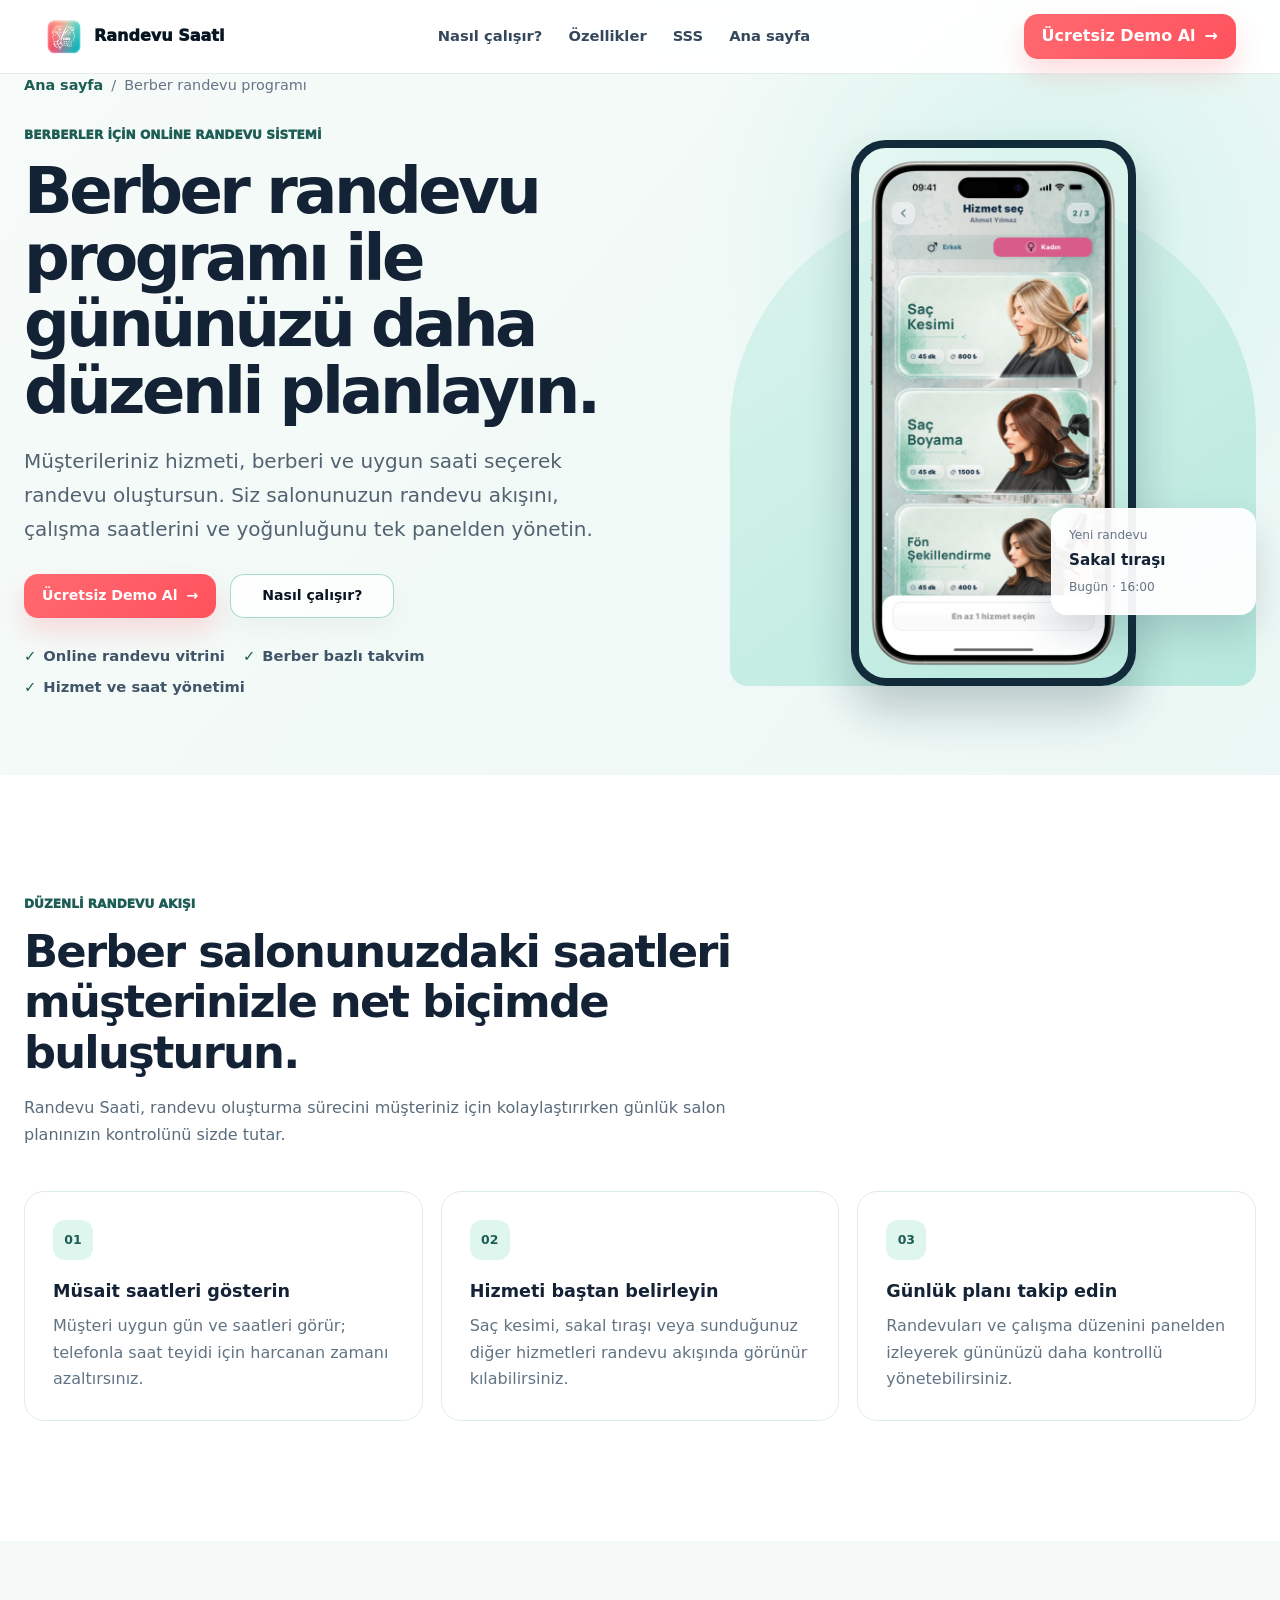
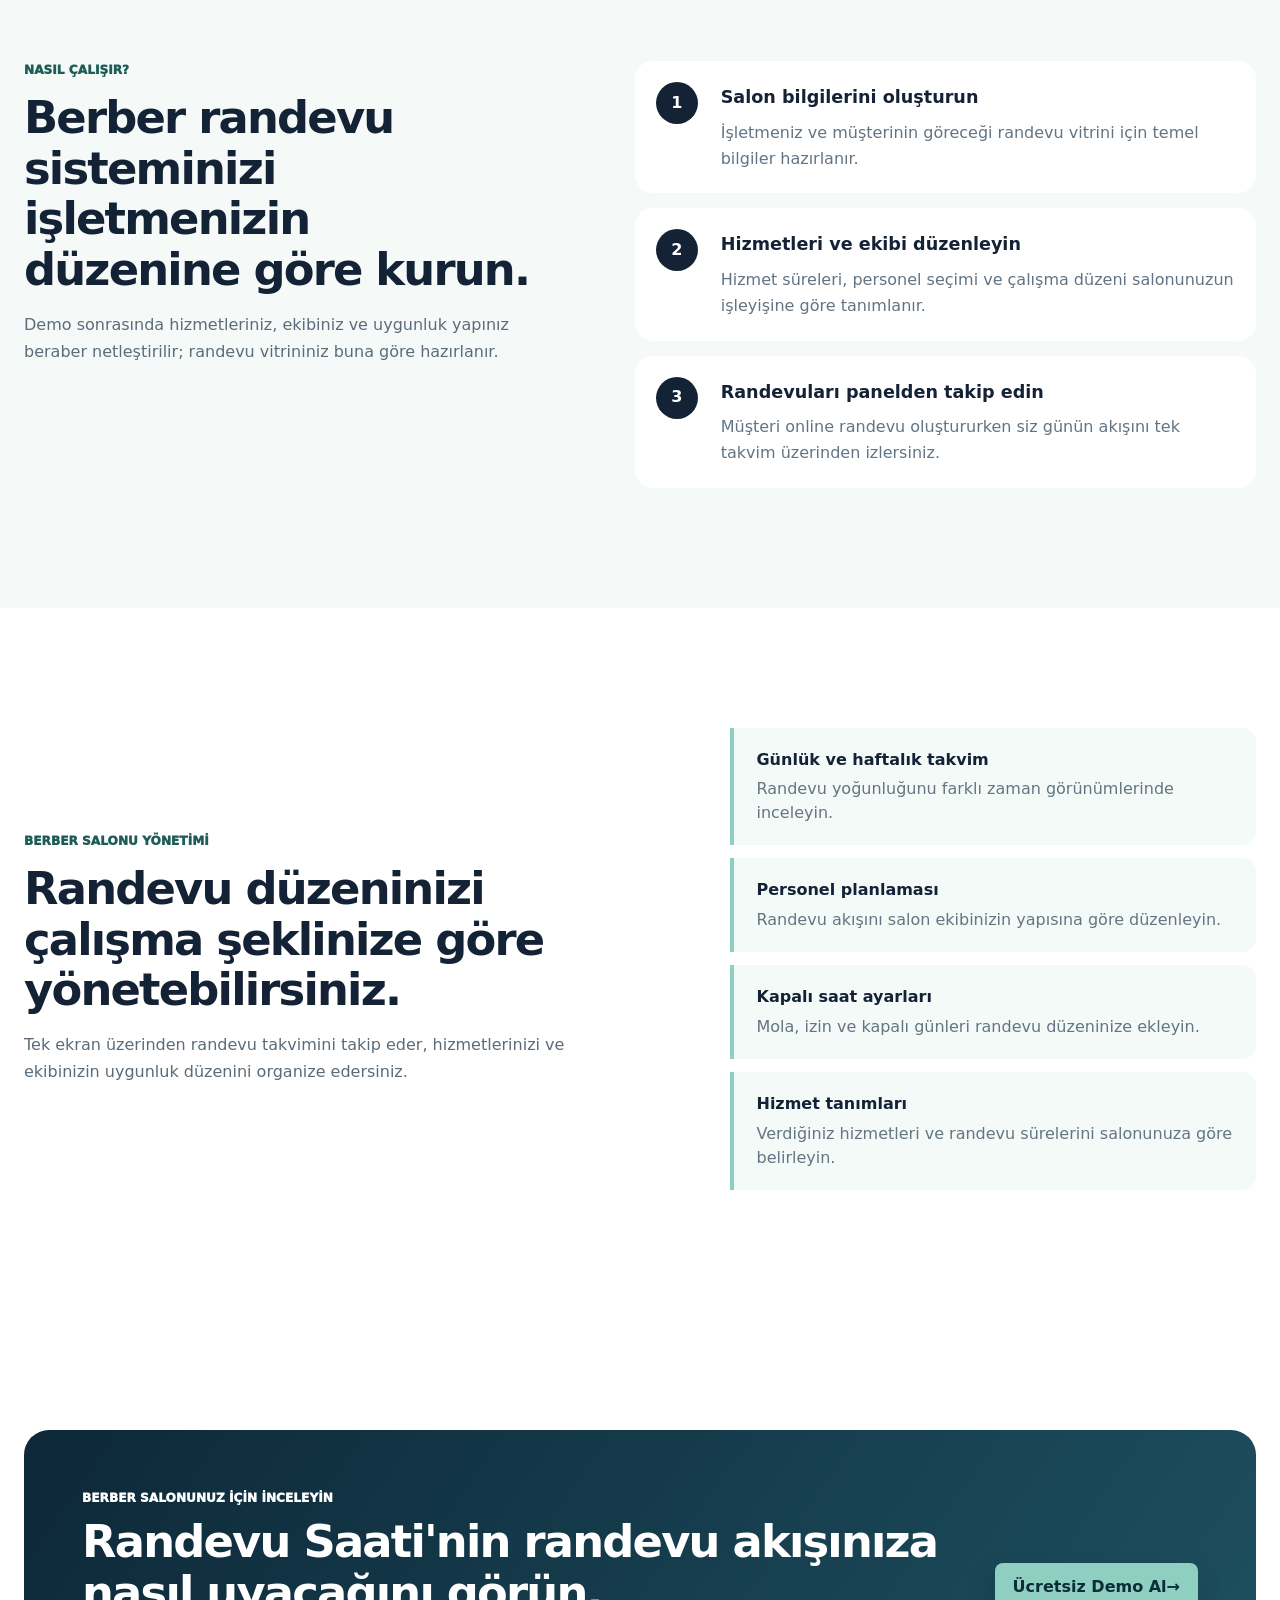
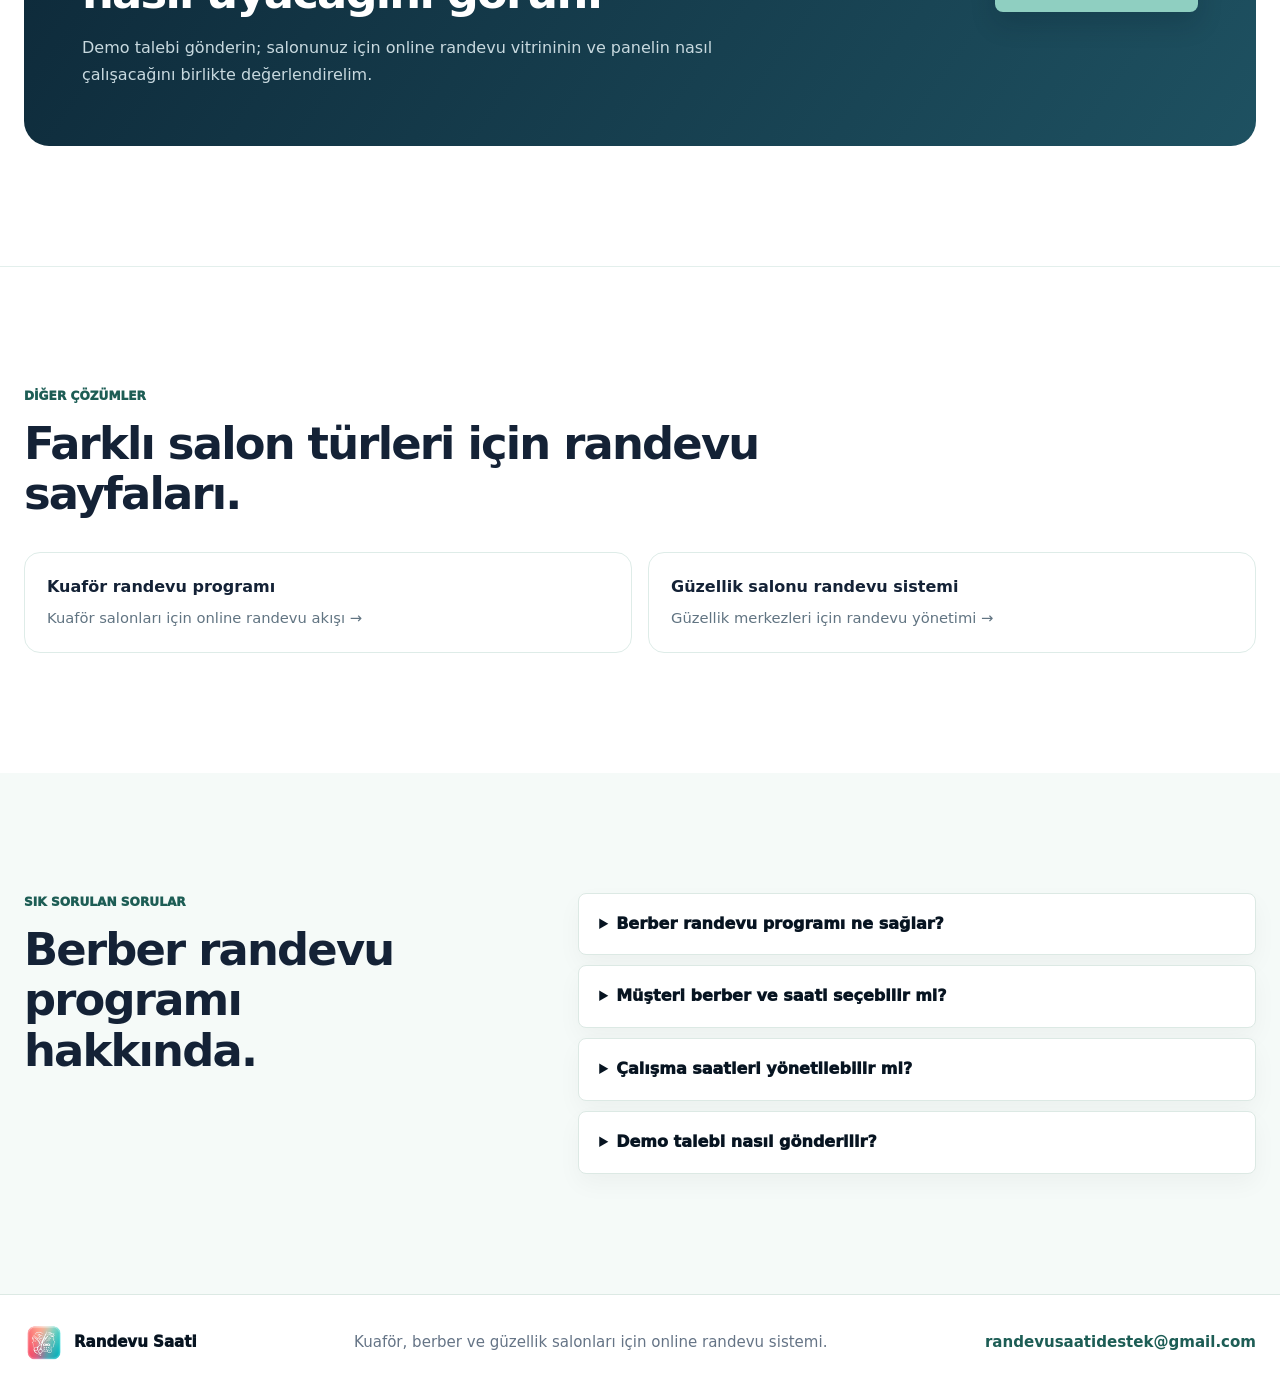
==== berber-randevu-programi/index.html @ cb82bc7f "Add berber and guzellik salonu landing pages" ====
<!doctype html>
<html lang="tr">
<head>
  <meta charset="utf-8">
  <meta name="viewport" content="width=device-width, initial-scale=1">
  <title>Berber Randevu Programı | Online Randevu Sistemi | Randevu Saati</title>
  <meta name="description" content="Berber salonunuz için online randevu programı: müşteriler hizmeti, berberi ve uygun saati seçsin; siz randevuları ve çalışma düzenini tek panelden yönetin.">
  <meta name="robots" content="index, follow">
  <link rel="canonical" href="https://randevusaati.tr/berber-randevu-programi/">
  <meta property="og:type" content="website">
  <meta property="og:url" content="https://randevusaati.tr/berber-randevu-programi/">
  <meta property="og:site_name" content="Randevu Saati">
  <meta property="og:locale" content="tr_TR">
  <meta property="og:title" content="Berber Randevu Programı | Randevu Saati">
  <meta property="og:description" content="Berber salonunuz için online randevu, personel ve takvim yönetimi.">
  <meta property="og:image" content="https://randevusaati.tr/assets/brand/feature-graphic.jpg">
  <meta name="twitter:card" content="summary_large_image">
  <meta name="twitter:title" content="Berber Randevu Programı | Randevu Saati">
  <meta name="twitter:description" content="Berber salonunuz için online randevu, personel ve takvim yönetimi.">
  <meta name="theme-color" content="#f7fbf9">
  <link rel="icon" href="../assets/brand/app-logo.png">
  <link rel="stylesheet" href="../styles.css?v=20260728-2">
  <link rel="stylesheet" href="../seo-pages.css?v=20260728-2">
  <script async src="https://www.googletagmanager.com/gtag/js?id=G-8Y6YC2P566"></script>
  <script>window.dataLayer=window.dataLayer||[];function gtag(){dataLayer.push(arguments)}gtag("js",new Date());gtag("config","G-8Y6YC2P566");</script>
  <script type="application/ld+json">
    {"@context":"https://schema.org","@graph":[
      {"@type":"BreadcrumbList","itemListElement":[{"@type":"ListItem","position":1,"name":"Ana sayfa","item":"https://randevusaati.tr/"},{"@type":"ListItem","position":2,"name":"Berber randevu programı","item":"https://randevusaati.tr/berber-randevu-programi/"}]},
      {"@type":"SoftwareApplication","name":"Randevu Saati","applicationCategory":"BusinessApplication","operatingSystem":"Android, iOS","url":"https://randevusaati.tr/berber-randevu-programi/","description":"Berber salonları için online randevu, takvim ve işletme yönetimi uygulaması.","offers":{"@type":"AggregateOffer","priceCurrency":"TRY","lowPrice":"590","highPrice":"1290","offerCount":"4"}},
      {"@type":"FAQPage","mainEntity":[
        {"@type":"Question","name":"Berber randevu programı ne sağlar?","acceptedAnswer":{"@type":"Answer","text":"Müşterilerin berber salonundan online randevu oluşturmasını, işletmenin de günlük randevu akışını tek panelden takip etmesini sağlar."}},
        {"@type":"Question","name":"Müşteri berber ve saati seçebilir mi?","acceptedAnswer":{"@type":"Answer","text":"Randevu vitrini üzerinden hizmet, uygun personel ve müsait saat seçilerek randevu oluşturulabilir."}},
        {"@type":"Question","name":"Çalışma saatleri yönetilebilir mi?","acceptedAnswer":{"@type":"Answer","text":"Hizmetler, personel ve çalışma düzeni işletmenin ihtiyacına göre yapılandırılabilir; kapalı saatler takvimde yönetilebilir."}},
        {"@type":"Question","name":"Demo talebi nasıl gönderilir?","acceptedAnswer":{"@type":"Answer","text":"Sayfadaki demo bağlantısı üzerinden Randevu Saati ekibine ulaşarak demo talebi gönderebilirsiniz."}}
      ]}
    ]}
  </script>
</head>
<body class="seo-page">
  <a class="skip-link" href="#icerik">İçeriğe geç</a>
  <header class="site-header" aria-label="Ana navigasyon">
    <a class="brand-mark" href="../" aria-label="Randevu Saati ana sayfa"><img src="../assets/brand/app-logo.png" alt="" width="40" height="40"><span>Randevu Saati</span></a>
    <nav id="site-nav" class="nav-links" aria-label="Sayfa bölümleri"><a href="#nasil-calisir">Nasıl çalışır?</a><a href="#ozellikler">Özellikler</a><a href="#sss">SSS</a><a href="../">Ana sayfa</a></nav>
    <div class="header-actions"><button class="nav-toggle" type="button" aria-label="Menüyü aç" aria-controls="site-nav" aria-expanded="false"><span></span><span></span><span></span></button><a class="header-action" href="mailto:randevusaatidestek@gmail.com?subject=Berber%20Randevu%20Program%C4%B1%20Demo%20Talebi">Ücretsiz Demo Al <span aria-hidden="true">→</span></a></div>
  </header>
  <main id="icerik">
    <section class="seo-hero" aria-labelledby="page-title"><div class="section-inner"><nav class="breadcrumb" aria-label="İçerik yolu"><a href="../">Ana sayfa</a><span aria-hidden="true">/</span><span>Berber randevu programı</span></nav><div class="seo-hero-grid"><div class="seo-hero-copy"><p class="eyebrow">Berberler için online randevu sistemi</p><h1 id="page-title">Berber randevu programı ile gününüzü daha düzenli planlayın.</h1><p class="seo-lead">Müşterileriniz hizmeti, berberi ve uygun saati seçerek randevu oluştursun. Siz salonunuzun randevu akışını, çalışma saatlerini ve yoğunluğunu tek panelden yönetin.</p><div class="hero-actions"><a class="primary-action" href="mailto:randevusaatidestek@gmail.com?subject=Berber%20Randevu%20Program%C4%B1%20Demo%20Talebi">Ücretsiz Demo Al <span aria-hidden="true">→</span></a><a class="secondary-action" href="#nasil-calisir">Nasıl çalışır?</a></div><ul class="seo-assurance"><li>Online randevu vitrini</li><li>Berber bazlı takvim</li><li>Hizmet ve saat yönetimi</li></ul></div><div class="seo-product-stage" aria-label="Online berber randevusu ekranı örneği"><div class="seo-phone-frame"><img src="../assets/marketing/services-poster.png" alt="Randevu Saati uygulamasında hizmet seçimi ekranı" width="560" height="990" fetchpriority="high"></div><div class="seo-booking-card" aria-hidden="true"><span>Yeni randevu</span><strong>Sakal tıraşı</strong><p>Bugün · 16:00</p></div></div></div></div></section>
    <section class="seo-section" aria-labelledby="value-title"><div class="section-inner"><div class="seo-section-heading"><p class="eyebrow">Düzenli randevu akışı</p><h2 id="value-title">Berber salonunuzdaki saatleri müşterinizle net biçimde buluşturun.</h2><p>Randevu Saati, randevu oluşturma sürecini müşteriniz için kolaylaştırırken günlük salon planınızın kontrolünü sizde tutar.</p></div><div class="seo-value-grid"><article><span class="seo-icon" aria-hidden="true">01</span><h3>Müsait saatleri gösterin</h3><p>Müşteri uygun gün ve saatleri görür; telefonla saat teyidi için harcanan zamanı azaltırsınız.</p></article><article><span class="seo-icon" aria-hidden="true">02</span><h3>Hizmeti baştan belirleyin</h3><p>Saç kesimi, sakal tıraşı veya sunduğunuz diğer hizmetleri randevu akışında görünür kılabilirsiniz.</p></article><article><span class="seo-icon" aria-hidden="true">03</span><h3>Günlük planı takip edin</h3><p>Randevuları ve çalışma düzenini panelden izleyerek gününüzü daha kontrollü yönetebilirsiniz.</p></article></div></div></section>
    <section id="nasil-calisir" class="seo-section seo-section-soft" aria-labelledby="flow-title"><div class="section-inner seo-flow-layout"><div class="seo-section-heading"><p class="eyebrow">Nasıl çalışır?</p><h2 id="flow-title">Berber randevu sisteminizi işletmenizin düzenine göre kurun.</h2><p>Demo sonrasında hizmetleriniz, ekibiniz ve uygunluk yapınız beraber netleştirilir; randevu vitrininiz buna göre hazırlanır.</p></div><ol class="seo-flow-steps"><li><span>1</span><div><h3>Salon bilgilerini oluşturun</h3><p>İşletmeniz ve müşterinin göreceği randevu vitrini için temel bilgiler hazırlanır.</p></div></li><li><span>2</span><div><h3>Hizmetleri ve ekibi düzenleyin</h3><p>Hizmet süreleri, personel seçimi ve çalışma düzeni salonunuzun işleyişine göre tanımlanır.</p></div></li><li><span>3</span><div><h3>Randevuları panelden takip edin</h3><p>Müşteri online randevu oluştururken siz günün akışını tek takvim üzerinden izlersiniz.</p></div></li></ol></div></section>
    <section id="ozellikler" class="seo-section seo-feature-section" aria-labelledby="feature-title"><div class="section-inner seo-feature-layout"><div class="seo-section-heading"><p class="eyebrow">Berber salonu yönetimi</p><h2 id="feature-title">Randevu düzeninizi çalışma şeklinize göre yönetebilirsiniz.</h2><p>Tek ekran üzerinden randevu takvimini takip eder, hizmetlerinizi ve ekibinizin uygunluk düzenini organize edersiniz.</p></div><ul class="seo-feature-list"><li><strong>Günlük ve haftalık takvim</strong><span>Randevu yoğunluğunu farklı zaman görünümlerinde inceleyin.</span></li><li><strong>Personel planlaması</strong><span>Randevu akışını salon ekibinizin yapısına göre düzenleyin.</span></li><li><strong>Kapalı saat ayarları</strong><span>Mola, izin ve kapalı günleri randevu düzeninize ekleyin.</span></li><li><strong>Hizmet tanımları</strong><span>Verdiğiniz hizmetleri ve randevu sürelerini salonunuza göre belirleyin.</span></li></ul></div></section>
    <section class="seo-section" aria-labelledby="demo-title"><div class="section-inner"><div class="seo-cta-card"><div><p class="eyebrow">Berber salonunuz için inceleyin</p><h2 id="demo-title">Randevu Saati'nin randevu akışınıza nasıl uyacağını görün.</h2><p>Demo talebi gönderin; salonunuz için online randevu vitrininin ve panelin nasıl çalışacağını birlikte değerlendirelim.</p></div><a class="primary-action" href="mailto:randevusaatidestek@gmail.com?subject=Berber%20Randevu%20Program%C4%B1%20Demo%20Talebi">Ücretsiz Demo Al <span aria-hidden="true">→</span></a></div></div></section>
    <section class="seo-section seo-sector-section" aria-labelledby="related-title"><div class="section-inner"><div class="seo-section-heading"><p class="eyebrow">Diğer çözümler</p><h2 id="related-title">Farklı salon türleri için randevu sayfaları.</h2></div><div class="seo-sector-links"><a href="../kuafor-randevu-programi/"><strong>Kuaför randevu programı</strong><span>Kuaför salonları için online randevu akışı →</span></a><a href="../guzellik-salonu-randevu-sistemi/"><strong>Güzellik salonu randevu sistemi</strong><span>Güzellik merkezleri için randevu yönetimi →</span></a></div></div></section>
    <section id="sss" class="seo-section seo-section-soft" aria-labelledby="faq-title"><div class="section-inner seo-faq-layout"><div class="seo-section-heading"><p class="eyebrow">Sık sorulan sorular</p><h2 id="faq-title">Berber randevu programı hakkında.</h2></div><div class="faq-list"><details><summary>Berber randevu programı ne sağlar?</summary><p>Müşterilerin berber salonundan online randevu oluşturmasını, işletmenin de günlük randevu akışını tek panelden takip etmesini sağlar.</p></details><details><summary>Müşteri berber ve saati seçebilir mi?</summary><p>Randevu vitrini üzerinden hizmet, uygun personel ve müsait saat seçilerek randevu oluşturulabilir.</p></details><details><summary>Çalışma saatleri yönetilebilir mi?</summary><p>Hizmetler, personel ve çalışma düzeni işletmenin ihtiyacına göre yapılandırılabilir; kapalı saatler takvimde yönetilebilir.</p></details><details><summary>Demo talebi nasıl gönderilir?</summary><p>Sayfadaki demo bağlantısı üzerinden Randevu Saati ekibine ulaşarak demo talebi gönderebilirsiniz.</p></details></div></div></section>
  </main>
  <footer class="site-footer"><div class="section-inner footer-inner"><a class="brand-mark" href="../" aria-label="Randevu Saati ana sayfa"><img src="../assets/brand/app-logo.png" alt="" width="34" height="34"><span>Randevu Saati</span></a><p>Kuaför, berber ve güzellik salonları için online randevu sistemi.</p><a href="mailto:randevusaatidestek@gmail.com">randevusaatidestek@gmail.com</a></div></footer>
  <script src="../script.js?v=20260728-2"></script>
</body>
</html>
---- styles.css ----
/* ============================================================
   RANDEVU SAATI — Premium SaaS Landing Page Styles
   ============================================================ */

:root {
  color-scheme: light;

  /* Colors */
  --ink: #142236;
  --ink-strong: #071421;
  --muted: #657486;
  --muted-strong: #3e4f62;
  --surface: #ffffff;
  --surface-soft: #f7fbf9;
  --surface-mist: #edf7f3;
  --line: #dce9e4;
  --line-strong: #bcd8cf;
  --mint: #8fcfc1;
  --mint-strong: #2d7b70;
  --mint-dark: #1d5d55;
  --blue: #1477f2;
  --red: #ff4266;
  --green: #18ad79;
  --orange: #ff8a1f;

  /* Spacing */
  --space-xs: 4px;
  --space-sm: 8px;
  --space-md: 16px;
  --space-lg: 24px;
  --space-xl: 32px;
  --space-2xl: 48px;
  --space-3xl: 64px;
  --space-4xl: 96px;

  /* Text sizes */
  --text-xs: 0.75rem;
  --text-sm: 0.85rem;
  --text-base: 1rem;
  --text-lg: 1.08rem;
  --text-xl: 1.22rem;
  --text-2xl: clamp(1.6rem, 2.4vw, 2rem);
  --text-3xl: clamp(2rem, 3vw, 2.72rem);
  --text-4xl: clamp(2.2rem, 3.2vw, 3rem);

  /* Radius & Shadows */
  --radius: 8px;
  --shadow: 0 24px 70px rgba(7, 20, 33, 0.13);
  --soft-shadow: 0 14px 34px rgba(7, 20, 33, 0.08);

  /* Transitions */
  --transition-fast: 180ms ease;
  --transition-base: 280ms ease;
  --transition-slow: 420ms cubic-bezier(0.2, 0.8, 0.2, 1);

  /* Layout */
  --header-height: 74px;
}

/* ============================================================
   Reset & Base
   ============================================================ */

* {
  box-sizing: border-box;
}

html {
  scroll-behavior: smooth;
}

body {
  margin: 0;
  overflow-x: hidden;
  color: var(--ink);
  background:
    linear-gradient(180deg, #fbfdfb 0%, #ffffff 38%, #f6fbf8 100%);
  font-family: Inter, ui-sans-serif, system-ui, -apple-system, BlinkMacSystemFont, "Segoe UI", sans-serif;
  line-height: 1.55;
}

body.is-modal-open {
  overflow: hidden;
}

img {
  display: block;
  max-width: 100%;
}

a {
  color: inherit;
}

button,
a {
  -webkit-tap-highlight-color: transparent;
}

button {
  font: inherit;
}

/* ============================================================
   Keyframe Animations
   ============================================================ */

@keyframes reveal-up {
  from {
    opacity: 0;
    transform: translate3d(0, 12px, 0);
  }

  to {
    opacity: 1;
    transform: translate3d(0, 0, 0);
  }
}

@keyframes reveal-down {
  from {
    opacity: 0;
    transform: translate3d(0, -12px, 0);
  }

  to {
    opacity: 1;
    transform: translate3d(0, 0, 0);
  }
}

@keyframes phone-float {
  0%,
  100% {
    transform: translateY(0);
  }

  50% {
    transform: translateY(-8px);
  }
}

@keyframes bar-rise {
  from {
    transform: scaleY(0.08);
  }

  to {
    transform: scaleY(1);
  }
}

/* ============================================================
   Skip Link
   ============================================================ */

.skip-link {
  position: fixed;
  top: 12px;
  left: 12px;
  z-index: 90;
  transform: translateY(-140%);
  padding: 10px 14px;
  border-radius: var(--radius);
  color: #fff;
  background: var(--ink-strong);
  font-weight: 850;
  text-decoration: none;
  transition: transform var(--transition-fast);
}

.skip-link:focus {
  transform: translateY(0);
}

/* ============================================================
   Site Header
   ============================================================ */

.site-header {
  position: fixed;
  inset: 0 0 auto;
  z-index: 60;
  min-height: var(--header-height);
  display: grid;
  grid-template-columns: auto minmax(0, 1fr) auto;
  gap: 18px;
  align-items: center;
  padding: 0 clamp(18px, 4vw, 44px);
  border-bottom: 1px solid rgba(220, 233, 228, 0.82);
  background: rgba(255, 255, 255, 0.9);
  backdrop-filter: blur(22px);
  animation: reveal-down 520ms ease both;
  transition: border-bottom-color var(--transition-base), box-shadow var(--transition-base);
}

.site-header.is-scrolled {
  border-bottom-color: rgba(188, 216, 207, 0.6);
  box-shadow: 0 4px 24px rgba(7, 20, 33, 0.06);
}

/* ============================================================
   Flex Containers (shared)
   ============================================================ */

.brand-mark,
.nav-links,
.header-actions,
.hero-actions,
.hero-assurance,
.hero-proof,
.billing-toggle,
.pricing-assurance,
.final-actions,
.footer-inner {
  display: flex;
  align-items: center;
}

/* ============================================================
   Brand Mark
   ============================================================ */

.brand-mark {
  gap: 10px;
  min-width: max-content;
  color: var(--ink-strong);
  font-weight: 950;
  text-decoration: none;
}

.brand-mark img {
  width: 40px;
  height: 40px;
  border-radius: var(--radius);
}

/* ============================================================
   Nav Links
   ============================================================ */

.nav-links {
  justify-content: center;
  gap: 2px;
  color: #34475b;
  font-size: 0.92rem;
  font-weight: 850;
}

.nav-links a,
.header-action,
.primary-action,
.secondary-action,
.plan-action {
  border-radius: var(--radius);
  text-decoration: none;
  font-weight: 900;
}

.nav-links a {
  padding: 10px 12px;
  transition: color var(--transition-fast), background var(--transition-fast);
}

.nav-links a:hover,
.nav-links a:focus-visible {
  color: var(--mint-dark);
  background: var(--surface-mist);
  outline: none;
}

.nav-links a.is-active {
  color: var(--mint-dark);
  background: var(--surface-mist);
}

/* ============================================================
   Header Actions
   ============================================================ */

.header-actions {
  gap: 10px;
}

.nav-toggle {
  display: none;
  width: 42px;
  height: 42px;
  place-items: center;
  gap: 4px;
  padding: 10px;
  border: 1px solid var(--line);
  border-radius: var(--radius);
  color: var(--ink-strong);
  background: #fff;
  cursor: pointer;
}

.nav-toggle span {
  display: block;
  width: 18px;
  height: 2px;
  border-radius: 999px;
  background: currentColor;
}

.header-action,
.primary-action {
  color: #fff;
  background: var(--ink-strong);
  box-shadow: 0 12px 26px rgba(7, 20, 33, 0.16);
  transition: background var(--transition-fast), box-shadow var(--transition-fast);
}

.header-action {
  display: inline-flex;
  align-items: center;
  justify-content: center;
  gap: 9px;
  min-height: 44px;
  padding: 10px 18px;
  border-radius: 14px;
  white-space: nowrap;
  background: linear-gradient(135deg, #ff6970 0%, #ff525d 100%);
  box-shadow: 0 14px 28px rgba(255, 82, 93, 0.2);
}

.header-action:hover,
.header-action:focus-visible,
.primary-action:hover,
.primary-action:focus-visible {
  background: var(--mint-dark);
  outline: none;
}

.header-action:hover,
.header-action:focus-visible {
  background: linear-gradient(135deg, #ff5864 0%, #ed4050 100%);
}

/* ============================================================
   WhatsApp Float
   ============================================================ */

.whatsapp-float {
  position: fixed;
  right: 22px;
  bottom: 22px;
  z-index: 58;
  min-height: 54px;
  display: inline-flex;
  align-items: center;
  gap: 10px;
  padding: 12px 16px 12px 13px;
  border-radius: 999px;
  color: #fff;
  background: #22c55e;
  box-shadow: 0 18px 42px rgba(7, 20, 33, 0.18), 0 0 0 1px rgba(255, 255, 255, 0.72) inset;
  font-weight: 950;
  text-decoration: none;
  transition: background var(--transition-fast), box-shadow var(--transition-fast), transform var(--transition-fast);
  animation: reveal-up 720ms cubic-bezier(0.2, 0.8, 0.2, 1) 420ms both;
}

.whatsapp-float svg {
  width: 30px;
  height: 30px;
  flex: 0 0 auto;
  fill: currentColor;
}

.whatsapp-float span {
  font-size: 0.94rem;
  line-height: 1;
  white-space: nowrap;
}

.whatsapp-float:hover,
.whatsapp-float:focus-visible {
  background: #16a34a;
  outline: none;
  transform: translateY(-2px);
}

.whatsapp-float[aria-disabled="true"] {
  cursor: not-allowed;
  opacity: 0.72;
}

@supports (bottom: max(0px)) {
  .whatsapp-float {
    right: max(18px, env(safe-area-inset-right));
    bottom: max(18px, env(safe-area-inset-bottom));
  }
}

/* ============================================================
   Hero
   ============================================================ */

.hero,
.section-inner {
  width: min(1272px, calc(100% - 48px));
  margin: 0 auto;
}

.hero {
  position: relative;
  isolation: isolate;
  min-height: 646px;
  display: grid;
  grid-template-columns: minmax(440px, 480px) minmax(0, 1fr);
  gap: 40px;
  align-items: center;
  padding: calc(var(--header-height) + 6px) 0 16px;
}

.hero::before {
  position: absolute;
  inset: 0 calc(50% - 50vw);
  z-index: 0;
  content: "";
  background:
    linear-gradient(90deg, rgba(255, 255, 255, 0.74) 0%, rgba(255, 255, 255, 0.66) 38%, rgba(255, 255, 255, 0.48) 70%, rgba(255, 255, 255, 0.32) 100%),
    linear-gradient(180deg, rgba(255, 255, 255, 0.42) 0%, rgba(255, 255, 255, 0.1) 54%, #fbfdfb 100%),
    radial-gradient(ellipse 34% 62% at 61% 58%, rgba(143, 207, 193, 0.2) 0%, rgba(143, 207, 193, 0.1) 47%, rgba(143, 207, 193, 0) 72%),
    radial-gradient(circle at 75% 24%, rgba(255, 164, 143, 0) 0 132px, rgba(255, 164, 143, 0.12) 133px 137px, rgba(255, 164, 143, 0) 138px),
    radial-gradient(ellipse 11% 34% at 101% 69%, rgba(122, 159, 80, 0.13) 0%, rgba(122, 159, 80, 0.05) 58%, rgba(122, 159, 80, 0) 70%),
    url("./assets/marketing/salon-hero-background.png") center / cover no-repeat,
    #fff;
}

.hero::after {
  position: absolute;
  inset: 0 calc(50% - 50vw);
  z-index: 0;
  content: "";
  background:
    radial-gradient(ellipse 9% 24% at 99% 50%, rgba(101, 145, 58, 0.1) 0%, rgba(101, 145, 58, 0) 72%),
    radial-gradient(ellipse 8% 20% at 96% 86%, rgba(139, 174, 91, 0.1) 0%, rgba(139, 174, 91, 0) 74%),
    linear-gradient(180deg, rgba(255, 255, 255, 0) 76%, #fbfdfb 100%);
  pointer-events: none;
}

.hero > * {
  position: relative;
  z-index: 1;
}

.eyebrow {
  margin: 0 0 13px;
  color: var(--mint-dark);
  font-size: 0.76rem;
  font-weight: 950;
  letter-spacing: 0;
  text-transform: uppercase;
}

.hero h1,
.compact-head h2,
.section-heading h2,
.panel-copy h2,
.final-layout h2,
.modal-copy h2 {
  margin: 0;
  color: var(--ink-strong);
  letter-spacing: 0;
}

.hero h1 {
  max-width: 480px;
  font-size: clamp(2.55rem, 3vw, 3rem);
  line-height: 1.08;
}

.hero-lead,
.compact-head p,
.section-heading p:not(.eyebrow),
.panel-copy p,
.value-row p,
.flow-steps p,
.plan-copy,
.pricing-card li,
.final-layout p,
.site-footer p,
.setup-steps small,
.faq-list p {
  color: var(--muted);
}

.hero-lead {
  max-width: 470px;
  margin: 20px 0 0;
  color: var(--muted-strong);
  font-size: clamp(1rem, 1.15vw, 1.08rem);
}

.hero-actions {
  flex-wrap: wrap;
  gap: 14px;
  margin-top: 24px;
}

.primary-action,
.secondary-action {
  min-height: 48px;
  display: inline-flex;
  align-items: center;
  justify-content: center;
  padding: 12px 18px;
}

.hero-actions .primary-action {
  min-height: 44px;
  gap: 9px;
  padding: 10px 18px;
  border-radius: 14px;
  font-size: 0.88rem;
  background: linear-gradient(135deg, #ff6970 0%, #ff525d 100%);
  box-shadow: 0 14px 26px rgba(255, 82, 93, 0.18);
}

.hero-actions .primary-action:hover,
.hero-actions .primary-action:focus-visible {
  background: linear-gradient(135deg, #ff5864 0%, #ed4050 100%);
}

.primary-action.light {
  color: var(--ink-strong);
  background: #fff;
}

.secondary-action {
  color: var(--ink);
  border: 1px solid var(--line-strong);
  background: rgba(255, 255, 255, 0.84);
  transition: border-color var(--transition-fast), color var(--transition-fast), background var(--transition-fast);
}

.secondary-action:hover,
.secondary-action:focus-visible {
  border-color: var(--mint-strong);
  color: var(--mint-dark);
  outline: none;
}

.secondary-action.inverted {
  color: #fff;
  border-color: rgba(255, 255, 255, 0.32);
  background: transparent;
}

.hero-actions .secondary-action {
  min-height: 44px;
  min-width: 164px;
  gap: 9px;
  padding: 10px 18px;
  border-radius: 14px;
  border-color: rgba(143, 207, 193, 0.76);
  color: var(--ink-strong);
  font-size: 0.88rem;
  background: rgba(255, 255, 255, 0.78);
  box-shadow: 0 10px 26px rgba(7, 20, 33, 0.04);
}

.play-icon {
  width: 0;
  height: 0;
  border-top: 7px solid transparent;
  border-bottom: 7px solid transparent;
  border-left: 11px solid var(--mint-dark);
}

.hero-assurance {
  flex-wrap: wrap;
  gap: 12px 22px;
  margin: 18px 0 0;
  padding: 0;
  color: #4f5d6a;
  font-size: 0.78rem;
  font-weight: 850;
  list-style: none;
}

.hero-assurance li {
  position: relative;
  padding-left: 21px;
  line-height: 1.3;
}

.hero-assurance li::before,
.hero-assurance li::after {
  position: absolute;
  content: "";
}

.hero-assurance li::before {
  left: 0;
  top: 50%;
  width: 14px;
  height: 14px;
  border: 1.5px solid rgba(45, 123, 112, 0.58);
  border-radius: 50%;
  transform: translateY(-50%);
  background: rgba(255, 255, 255, 0.88);
}

.hero-assurance li::after {
  left: 5px;
  top: 50%;
  width: 4px;
  height: 7px;
  border-right: 1.7px solid var(--mint-strong);
  border-bottom: 1.7px solid var(--mint-strong);
  transform: translateY(-62%) rotate(45deg);
}

/* Hero Proof Stats */

.hero-proof {
  display: grid;
  grid-template-columns: repeat(4, minmax(0, 1fr));
  gap: 10px;
  margin-top: 24px;
}

.hero-proof article {
  min-width: 0;
  min-height: 64px;
  display: grid;
  grid-template-columns: 38px minmax(0, 1fr);
  gap: 8px;
  align-items: center;
  padding: 9px 10px;
  border: 1px solid rgba(219, 229, 226, 0.92);
  border-radius: 10px;
  background: rgba(255, 255, 255, 0.92);
  box-shadow: 0 10px 24px rgba(7, 20, 33, 0.05);
}

.hero-proof img {
  width: 38px;
  height: 38px;
  object-fit: contain;
}

.hero-proof strong {
  color: var(--ink-strong);
  font-size: 0.74rem;
  line-height: 1.22;
}

.hero-proof strong span {
  display: block;
  margin-top: 2px;
  color: inherit;
  font-size: inherit;
}

/* Hero Entry Animations (subtler) */

.hero-copy .eyebrow,
.hero h1,
.hero-lead,
.hero-actions,
.hero-proof,
.hero-product {
  animation: reveal-up 580ms cubic-bezier(0.2, 0.8, 0.2, 1) both;
}

.hero h1 {
  animation-delay: 70ms;
}

.hero-lead {
  animation-delay: 140ms;
}

.hero-actions {
  animation-delay: 210ms;
}

.hero-proof {
  animation-delay: 280ms;
}

.hero-product {
  animation-delay: 180ms;
}

/* ============================================================
   Hero Product Scene
   ============================================================ */

.hero-product {
  position: relative;
  isolation: isolate;
  min-height: 550px;
  overflow: visible;
}

.hero-product::after {
  content: "";
  position: absolute;
  inset: 44px 8px 70px 178px;
  z-index: 1;
  border: 1px dashed rgba(143, 207, 193, 0.48);
  border-radius: 50%;
  pointer-events: none;
}

.product-phone {
  position: absolute;
  left: 72px;
  top: 50%;
  z-index: 5;
  width: min(270px, 42%);
  max-width: 276px;
  transform: translateY(-50%);
  filter: drop-shadow(0 26px 42px rgba(7, 20, 33, 0.18));
}

.product-phone img {
  width: 100%;
  height: auto;
}

/* ============================================================
   Hero Floating Cards
   ============================================================ */

.hero-float-card {
  position: absolute;
  z-index: 4;
  border: 1px solid rgba(188, 216, 207, 0.76);
  border-radius: 18px;
  background: rgba(255, 255, 255, 0.84);
  box-shadow: 0 22px 56px rgba(7, 20, 33, 0.12);
  backdrop-filter: blur(18px);
}

.stat-card {
  display: grid;
  grid-template-columns: 46px minmax(0, 1fr);
  gap: 10px;
  align-items: start;
  padding: 16px;
}

.stat-card img {
  width: 46px;
  height: 46px;
  object-fit: contain;
}

.stat-card span,
.appointment-card span,
.timeline-card-head span {
  display: block;
  color: var(--muted-strong);
  font-size: 0.78rem;
  font-weight: 900;
}

.stat-card strong,
.appointment-card strong,
.timeline-card-head strong {
  display: block;
  color: var(--ink-strong);
}

.stat-card strong {
  font-size: 1.8rem;
  line-height: 1;
}

.stat-card small,
.appointment-card small {
  display: block;
  color: var(--muted);
  font-size: 0.76rem;
  font-weight: 800;
}

.stat-card > i {
  position: absolute;
  right: 13px;
  bottom: 12px;
  width: 30px;
  height: 30px;
  display: grid;
  place-items: center;
  border-radius: 50%;
  color: var(--mint-dark);
  background: rgba(143, 207, 193, 0.28);
  font-style: normal;
  font-weight: 950;
}

.stat-today {
  left: 356px;
  top: 42px;
  width: 170px;
  min-height: 154px;
  background: rgba(237, 247, 243, 0.82);
}

.stat-revenue {
  right: -18px;
  top: 112px;
  width: 220px;
  min-height: 134px;
  border-color: rgba(255, 168, 133, 0.34);
  background: rgba(255, 246, 242, 0.88);
}

.stat-revenue > i {
  color: #ff6f5e;
  background: rgba(255, 111, 94, 0.12);
}

.appointment-card {
  left: 386px;
  top: 220px;
  width: 238px;
  min-width: 0;
  display: grid;
  grid-template-columns: 40px minmax(0, 1fr) 9px;
  gap: 13px;
  align-items: start;
  padding: 17px 18px;
}

.appointment-card img {
  width: 40px;
  height: 40px;
  object-fit: contain;
}

.appointment-card strong {
  margin-top: 4px;
  font-size: 1.18rem;
  line-height: 1.1;
}

.appointment-card em {
  margin-left: 6px;
  font-size: 0.82rem;
  font-style: normal;
  font-weight: 950;
}

.appointment-card > i {
  width: 7px;
  height: 7px;
  margin-top: 3px;
  border-radius: 50%;
  background: var(--mint-strong);
}

.timeline-card {
  left: 386px;
  bottom: 0;
  width: 328px;
  min-width: 0;
  padding: 16px 18px 18px;
}

.timeline-card-head {
  display: flex;
  justify-content: space-between;
  gap: 16px;
  align-items: center;
}

.timeline-card-head span {
  padding: 6px 10px;
  border: 1px solid var(--line);
  border-radius: 999px;
  color: var(--mint-dark);
  background: rgba(255, 255, 255, 0.72);
  font-size: 0.72rem;
}

.timeline-grid {
  position: relative;
  display: grid;
  grid-template-columns: 46px minmax(0, 1fr);
  gap: 0 12px;
  margin-top: 14px;
}

.timeline-grid time {
  min-height: 30px;
  color: var(--ink);
  font-size: 0.77rem;
  font-weight: 850;
}

.timeline-grid div {
  min-height: 30px;
  border-top: 1px solid rgba(188, 216, 207, 0.44);
  background-image: linear-gradient(90deg, rgba(188, 216, 207, 0.28) 1px, transparent 1px);
  background-size: 34px 100%;
}

.timeline-grid .bar {
  display: block;
  height: 22px;
  margin-top: 4px;
  padding: 3px 10px;
  overflow: hidden;
  border-radius: 5px;
  font-size: 0.7rem;
  font-weight: 900;
  line-height: 16px;
  white-space: nowrap;
  text-overflow: ellipsis;
}

.bar-green {
  width: 76%;
  margin-left: 9%;
  color: #24715d;
  background: rgba(143, 207, 143, 0.28);
}

.bar-purple {
  width: 72%;
  margin-left: 22%;
  color: #7e55c7;
  background: rgba(169, 128, 232, 0.28);
}

.bar-red {
  width: 64%;
  margin-left: 8%;
  color: #f05c58;
  background: rgba(255, 122, 111, 0.22);
}

.bar-blue {
  width: 62%;
  margin-left: 32%;
  color: #477cc4;
  background: rgba(109, 166, 231, 0.26);
}

.timeline-grid b {
  position: absolute;
  top: 0;
  bottom: 0;
  left: 62%;
  width: 1px;
  background: #ff5965;
}

.hero-spark {
  position: absolute;
  right: -18px;
  top: 42px;
  z-index: 3;
  width: 58px;
  height: 58px;
  display: grid;
  place-items: center;
  border-radius: 50%;
  color: #ff6f5e;
  background: rgba(255, 255, 255, 0.9);
  box-shadow: 0 16px 40px rgba(255, 111, 94, 0.18), 0 0 0 10px rgba(143, 207, 193, 0.12);
  font-size: 1.58rem;
  font-weight: 950;
}

/* ============================================================
   Sections
   ============================================================ */

.section {
  padding: 88px 0;
  scroll-margin-top: var(--header-height);
}

.section-white,
.section-setup,
.section-faq {
  background: #fff;
}

.section-flow {
  background:
    linear-gradient(180deg, #f7fbf9, #edf7f3);
}

.section-overview {
  padding: 30px 0 52px;
  border-top: 1px solid rgba(220, 233, 228, 0.78);
  background: #fff;
}

.section-panel {
  color: #edf8f5;
  background:
    linear-gradient(135deg, #071421, #12383e 52%, #1d5d55);
}

.section-pricing {
  position: relative;
  overflow: hidden;
  background:
    linear-gradient(180deg, rgba(255, 255, 255, 0.42), rgba(255, 255, 255, 0.22)),
    url("./assets/marketing/pricing-background.png") center / cover no-repeat,
    linear-gradient(180deg, #ffffff, #f7fbf9);
}

.section-final {
  color: #fff;
  background: var(--ink-strong);
}

/* ============================================================
   Section Headings
   ============================================================ */

.compact-head {
  max-width: 790px;
  margin-bottom: 30px;
}

.compact-head h2,
.section-heading h2,
.panel-copy h2,
.final-layout h2,
.modal-copy h2 {
  font-size: clamp(2rem, 3.28vw, 3.02rem);
  line-height: 1.08;
}

.section-heading {
  max-width: 720px;
}

.section-heading p:not(.eyebrow),
.panel-copy p {
  margin: var(--space-md) 0 0;
  font-size: 1.02rem;
}

/* ============================================================
   Overview Band (Neden + Nasıl Çalışır)
   ============================================================ */

.overview-grid {
  display: grid;
  grid-template-columns: minmax(0, 0.86fr) minmax(0, 1fr);
  gap: 34px;
  align-items: stretch;
}

.overview-block {
  scroll-margin-top: calc(var(--header-height) + 18px);
}

.workflow-block {
  padding-left: 34px;
  border-left: 1px solid var(--line);
}

.overview-heading {
  margin-bottom: 12px;
}

.overview-heading h2 {
  position: relative;
  margin: 0;
  padding-bottom: 9px;
  color: var(--ink-strong);
  font-size: 1.24rem;
  line-height: 1.14;
}

.overview-heading h2::after {
  content: "";
  position: absolute;
  left: 0;
  bottom: 0;
  width: 34px;
  height: 2px;
  border-radius: 999px;
  background: var(--mint-strong);
}

.overview-cards,
.workflow-cards {
  display: grid;
  grid-template-columns: repeat(3, minmax(0, 1fr));
  gap: 12px;
}

.overview-cards article,
.workflow-cards article {
  position: relative;
  min-width: 0;
  min-height: 132px;
  padding: 16px;
  border: 1px solid var(--line);
  border-radius: var(--radius);
  background: linear-gradient(180deg, #fff, rgba(247, 251, 249, 0.76));
  box-shadow: 0 12px 28px rgba(7, 20, 33, 0.06);
  transition: transform var(--transition-base), box-shadow var(--transition-base), border-color var(--transition-base);
}

.overview-cards article:nth-child(1) {
  background: linear-gradient(135deg, rgba(143, 207, 193, 0.16), #fff 64%);
}

.overview-cards article:nth-child(2) {
  background: linear-gradient(135deg, rgba(255, 105, 112, 0.1), #fff 64%);
}

.overview-cards article:nth-child(3) {
  background: linear-gradient(135deg, rgba(255, 138, 31, 0.12), #fff 64%);
}

.overview-cards img,
.workflow-cards img {
  width: 42px;
  height: 42px;
  object-fit: contain;
  margin-bottom: 12px;
}

.overview-cards h3,
.workflow-cards h3 {
  margin: 0;
  color: var(--ink-strong);
  font-size: 0.95rem;
  line-height: 1.18;
}

.overview-cards p,
.workflow-cards p {
  margin: 8px 0 0;
  color: var(--muted);
  font-size: 0.78rem;
  line-height: 1.45;
}

.workflow-cards article {
  min-height: 154px;
  text-align: center;
}

.workflow-cards article:not(:last-child)::after {
  content: "→";
  position: absolute;
  right: -18px;
  top: 50%;
  z-index: 2;
  color: #8998a7;
  font-size: 1.1rem;
  font-weight: 950;
  transform: translateY(-50%);
}

.workflow-cards span {
  position: absolute;
  left: 14px;
  top: 12px;
  width: 30px;
  height: 30px;
  display: grid;
  place-items: center;
  border-radius: 50%;
  color: var(--mint-dark);
  background: rgba(143, 207, 193, 0.26);
  font-size: 0.78rem;
  font-weight: 950;
}

.workflow-cards img {
  margin: 6px auto 14px;
}

@media (hover: hover) {
  .overview-cards article:hover,
  .workflow-cards article:hover {
    transform: translateY(-3px);
    border-color: var(--mint);
    box-shadow: 0 18px 40px rgba(7, 20, 33, 0.1);
  }
}

/* ============================================================
   Value Row (Neden Section)
   ============================================================ */

.value-row {
  display: grid;
  grid-template-columns: repeat(3, minmax(0, 1fr));
  gap: var(--space-md);
}

.value-row article,
.flow-steps article {
  min-height: 214px;
  padding: var(--space-lg);
  border: 1px solid var(--line);
  border-radius: var(--radius);
  background:
    linear-gradient(180deg, #fff, #f9fcfa);
  box-shadow: var(--soft-shadow);
  transition: transform var(--transition-base), box-shadow var(--transition-base), border-color var(--transition-base);
}

.value-row span,
.flow-steps span {
  display: inline-grid;
  place-items: center;
  width: 38px;
  height: 38px;
  margin-bottom: 18px;
  border-radius: var(--radius);
  color: var(--mint-dark);
  border: 1px solid var(--line-strong);
  background: var(--surface-mist);
  font-weight: 950;
}

.value-row h3,
.flow-steps h3,
.pricing-card h3 {
  margin: 0;
  color: var(--ink-strong);
  font-size: var(--text-xl);
  line-height: 1.18;
}

.value-row p,
.flow-steps p {
  margin: 11px 0 0;
}

/* Value Row hover — desktop only */
@media (hover: hover) {
  .value-row article:hover {
    transform: translateY(-3px);
    box-shadow: 0 20px 48px rgba(7, 20, 33, 0.12);
    border-color: var(--mint);
  }
}

/* ============================================================
   Flow Section (Müşteri Akışı)
   ============================================================ */

.flow-layout {
  display: grid;
  grid-template-columns: minmax(280px, 0.62fr) minmax(0, 1fr);
  gap: 36px;
  align-items: start;
}

.flow-board {
  display: grid;
  gap: var(--space-md);
}

.flow-steps {
  display: grid;
  grid-template-columns: repeat(3, minmax(0, 1fr));
  gap: 14px;
}

.flow-steps article {
  min-height: 0;
  padding: 22px;
  background: rgba(255, 255, 255, 0.9);
}

/* Flow steps hover — desktop only */
@media (hover: hover) {
  .flow-steps article:hover {
    transform: translateY(-3px);
    box-shadow: 0 20px 48px rgba(7, 20, 33, 0.12);
    border-color: var(--mint);
  }
}

/* ============================================================
   Mini Screens (Flow)
   ============================================================ */

.mini-screens {
  display: grid;
  grid-template-columns: repeat(3, minmax(0, 1fr));
  gap: 10px;
  padding: 14px;
  border: 1px solid rgba(188, 216, 207, 0.76);
  border-radius: var(--radius);
  background:
    linear-gradient(180deg, rgba(255, 255, 255, 0.9), rgba(247, 251, 249, 0.94));
  box-shadow: 0 18px 48px rgba(7, 20, 33, 0.07);
}

.mini-screens button {
  display: grid;
  grid-template-columns: 88px minmax(0, 1fr);
  gap: 13px;
  align-items: center;
  padding: 10px;
  border: 1px solid transparent;
  border-radius: var(--radius);
  background: transparent;
  cursor: pointer;
  transition: border-color var(--transition-fast);
}

.mini-screens button:hover,
.mini-screens button:focus-visible {
  border-color: var(--mint-strong);
  outline: none;
}

.mini-screens img {
  width: 88px;
  height: 168px;
  object-fit: contain;
  overflow: hidden;
  border-radius: 12px;
  filter: drop-shadow(0 12px 20px rgba(7, 20, 33, 0.12));
}

.mini-screens span {
  min-width: 0;
  color: var(--ink-strong);
  font-size: 0.94rem;
  font-weight: 950;
  text-align: left;
}

/* ============================================================
   Panel Section (İşletme Paneli)
   ============================================================ */

.panel-layout {
  display: grid;
  grid-template-columns: minmax(0, 0.74fr) minmax(500px, 1fr);
  gap: 44px;
  align-items: center;
}

.section-panel .eyebrow {
  color: #9ce6d9;
}

.section-panel h2 {
  color: #fff;
}

.section-panel p {
  color: #bfd7d3;
}

.panel-feature-list {
  display: grid;
  gap: 10px;
  margin-top: var(--space-lg);
}

.panel-feature-list article {
  padding: 14px;
  border: 1px solid rgba(156, 230, 217, 0.18);
  border-radius: var(--radius);
  background: rgba(255, 255, 255, 0.07);
  transition: background var(--transition-fast), border-color var(--transition-fast);
}

@media (hover: hover) {
  .panel-feature-list article:hover {
    background: rgba(255, 255, 255, 0.12);
    border-color: rgba(156, 230, 217, 0.32);
  }
}

.panel-feature-list strong,
.panel-feature-list span {
  display: block;
}

.panel-feature-list strong {
  color: #fff;
}

.panel-feature-list span {
  margin-top: 2px;
  color: #bfd7d3;
  font-size: 0.92rem;
}

/* Admin Dashboard — glassmorphism */
.admin-dashboard {
  padding: 20px;
  border: 1px solid rgba(156, 230, 217, 0.26);
  border-radius: var(--radius);
  background:
    linear-gradient(180deg, rgba(255, 255, 255, 0.12), rgba(255, 255, 255, 0.06));
  box-shadow:
    0 28px 76px rgba(0, 0, 0, 0.24),
    inset 0 1px 0 rgba(255, 255, 255, 0.08);
  backdrop-filter: blur(12px);
}

.dash-header {
  display: flex;
  justify-content: space-between;
  gap: 18px;
  align-items: center;
  margin-bottom: var(--space-md);
}

.dash-header span,
.dash-side span {
  display: block;
  color: #9ce6d9;
  font-size: 0.76rem;
  font-weight: 950;
  text-transform: uppercase;
}

.dash-header strong,
.dash-side strong,
.dash-metrics strong {
  color: #fff;
}

.dash-header button {
  min-height: 38px;
  padding: 8px 12px;
  border: 1px solid rgba(156, 230, 217, 0.28);
  border-radius: var(--radius);
  color: #fff;
  background: rgba(255, 255, 255, 0.08);
  font-weight: 900;
  transition: background var(--transition-fast);
}

@media (hover: hover) {
  .dash-header button:hover {
    background: rgba(255, 255, 255, 0.14);
  }
}

.dash-metrics {
  display: grid;
  grid-template-columns: repeat(3, minmax(0, 1fr));
  gap: 12px;
}

.dash-metrics span,
.dash-metrics small {
  display: block;
  color: #9ce6d9;
  font-size: 0.78rem;
  font-weight: 900;
}

.dash-metrics div,
.dash-side div {
  padding: 14px;
  border: 1px solid rgba(156, 230, 217, 0.18);
  background: rgba(255, 255, 255, 0.09);
  box-shadow: none;
}

.dash-metrics strong {
  display: block;
  margin: 2px 0;
  font-size: var(--text-xl);
}

.dash-body {
  display: grid;
  grid-template-columns: minmax(0, 1fr) 230px;
  gap: 12px;
  margin-top: 12px;
}

.dash-calendar {
  display: grid;
  grid-template-columns: repeat(5, minmax(0, 1fr));
  gap: var(--space-sm);
  padding: 14px;
  border: 1px solid rgba(156, 230, 217, 0.18);
  border-radius: var(--radius);
  background: rgba(255, 255, 255, 0.08);
}

.dash-calendar span {
  display: grid;
  place-items: center;
  min-height: 34px;
  color: #dff8f4;
  font-size: 0.78rem;
  font-weight: 950;
}

.dash-calendar i {
  min-height: 42px;
  border-radius: var(--radius);
  background: rgba(255, 255, 255, 0.12);
}

.dash-calendar .is-busy {
  background: linear-gradient(135deg, #9ce6d9, #4aa99a);
}

.dash-calendar .is-closed {
  background: rgba(255, 220, 163, 0.46);
}

.dash-side {
  display: grid;
  gap: 10px;
}

/* ============================================================
   Setup Section (Kurulum)
   ============================================================ */

.setup-layout {
  display: grid;
  grid-template-columns: minmax(360px, 0.92fr) minmax(0, 1fr);
  gap: 44px;
  align-items: center;
}

.setup-showcase {
  display: grid;
  gap: 12px;
}

.launch-card {
  min-height: auto;
  display: grid;
  align-content: center;
  gap: var(--space-md);
  overflow: hidden;
  padding: var(--space-xl);
  border-radius: var(--radius);
  background:
    linear-gradient(135deg, #071421, #12383e 58%, #1d5d55);
  box-shadow: 0 24px 64px rgba(7, 20, 33, 0.16);
}

.launch-card .eyebrow {
  margin-bottom: 0;
  color: #9ce6d9;
}

.launch-card strong {
  max-width: 430px;
  color: #fff;
  font-size: clamp(1.65rem, 2.3vw, 2.22rem);
  line-height: 1.08;
}

.launch-card p:not(.eyebrow) {
  max-width: 440px;
  margin: 0;
  color: #c8dfdc;
  font-size: var(--text-base);
}

.setup-progress {
  display: grid;
  gap: 9px;
  margin-top: 6px;
}

.setup-progress span {
  height: 8px;
  overflow: hidden;
  border-radius: 999px;
  background: rgba(255, 255, 255, 0.16);
}

.setup-progress i {
  display: block;
  width: var(--w);
  height: 100%;
  border-radius: inherit;
  background: linear-gradient(90deg, #9ce6d9, #ffffff);
}

.setup-progress small {
  color: #dff8f4;
  font-weight: 900;
}

.setup-mini-grid {
  display: grid;
  grid-template-columns: repeat(2, minmax(0, 1fr));
  gap: 12px;
}

.setup-mini-grid div {
  padding: var(--space-md);
  border: 1px solid var(--line);
  border-radius: var(--radius);
  background: #fff;
  box-shadow: 0 12px 28px rgba(7, 20, 33, 0.06);
  transition: transform var(--transition-base), box-shadow var(--transition-base), border-color var(--transition-base);
}

@media (hover: hover) {
  .setup-mini-grid div:hover {
    transform: translateY(-3px);
    box-shadow: 0 18px 42px rgba(7, 20, 33, 0.1);
    border-color: var(--mint);
  }
}

.setup-mini-grid span,
.setup-mini-grid strong,
.setup-mini-grid small {
  display: block;
}

.setup-mini-grid span {
  color: var(--mint-dark);
  font-size: 0.78rem;
  font-weight: 950;
}

.setup-mini-grid strong {
  margin-top: var(--space-xs);
  color: var(--ink-strong);
}

.setup-mini-grid small {
  margin-top: 2px;
  color: var(--muted);
}

.setup-steps {
  display: grid;
  gap: 10px;
  margin: 26px 0 0;
  padding: 0;
  list-style: none;
}

.setup-steps li {
  display: grid;
  grid-template-columns: 44px 1fr;
  gap: 13px;
  align-items: center;
  padding: 15px;
  border: 1px solid var(--line);
  border-radius: var(--radius);
  background: #fff;
  box-shadow: 0 10px 24px rgba(7, 20, 33, 0.04);
  transition: transform var(--transition-base), box-shadow var(--transition-base), border-color var(--transition-base);
}

@media (hover: hover) {
  .setup-steps li:hover {
    transform: translateY(-2px);
    box-shadow: 0 16px 36px rgba(7, 20, 33, 0.08);
    border-color: var(--mint);
  }
}

.setup-steps span {
  grid-row: span 2;
  display: inline-grid;
  place-items: center;
  width: 40px;
  height: 40px;
  border-radius: var(--radius);
  color: var(--mint-dark);
  border: 1px solid var(--line-strong);
  background: var(--surface-mist);
  font-weight: 950;
}

.setup-steps strong,
.setup-steps small {
  display: block;
}

.setup-steps strong {
  color: var(--ink-strong);
}

/* ============================================================
   Pricing Section
   ============================================================ */

.pricing-head {
  display: grid;
  justify-items: center;
  gap: 12px;
  margin-bottom: 30px;
  text-align: center;
}

.pricing-head .section-heading {
  max-width: 780px;
  margin-bottom: 0;
}

.section-pricing .section-inner {
  width: min(1220px, calc(100% - 48px));
}

.pricing-head .eyebrow {
  margin-bottom: 8px;
}

.pricing-head h2 {
  font-size: clamp(2.2rem, 3.4vw, 3.08rem);
  line-height: 1.06;
}

.pricing-head p:not(.eyebrow) {
  max-width: 700px;
  margin-right: auto;
  margin-left: auto;
  color: var(--ink);
  font-size: 1.02rem;
  font-weight: 850;
}

.billing-toggle {
  gap: 6px;
  padding: 6px;
  border: 1px solid var(--line);
  border-radius: var(--radius);
  background: #fff;
  box-shadow: var(--soft-shadow);
}

.billing-button {
  min-height: 42px;
  padding: 9px 14px;
  border: 0;
  border-radius: var(--radius);
  color: #44566b;
  background: transparent;
  font-weight: 900;
  cursor: pointer;
  transition: color var(--transition-fast), background var(--transition-fast);
}

.billing-button span {
  display: inline-block;
  margin-left: 6px;
  color: var(--mint-dark);
  font-size: 0.78rem;
}

.billing-button.is-active {
  color: #fff;
  background: var(--ink-strong);
}

.billing-button.is-active span {
  color: #bff5ec;
}

.pricing-grid {
  display: grid;
  grid-template-columns: repeat(4, minmax(0, 1fr));
  gap: 14px;
  align-items: stretch;
  padding-top: 14px;
}

.pricing-card {
  position: relative;
  --plan-color: var(--mint-dark);
  --plan-soft: rgba(143, 207, 193, 0.18);
  --plan-border: rgba(45, 123, 112, 0.42);
  --plan-shadow: rgba(7, 20, 33, 0.1);
  --plan-rule: rgba(45, 123, 112, 0.54);
  min-height: 510px;
  display: flex;
  flex-direction: column;
  padding: 20px;
  border: 1px solid var(--plan-border);
  border-radius: var(--radius);
  background:
    linear-gradient(180deg, var(--plan-soft), rgba(255, 255, 255, 0.8) 44%),
    rgba(255, 255, 255, 0.82);
  box-shadow: 0 16px 42px rgba(7, 20, 33, 0.09), 0 12px 28px var(--plan-shadow);
  backdrop-filter: blur(12px);
  transition: transform var(--transition-base), box-shadow var(--transition-base), border-color var(--transition-base);
}

.pricing-card.is-featured {
  border-width: 2px;
  box-shadow: 0 22px 54px rgba(20, 119, 242, 0.13);
}

@media (hover: hover) {
  .pricing-card:hover {
    transform: translateY(-4px);
    box-shadow: 0 28px 64px rgba(7, 20, 33, 0.14);
  }
}

.plan-basic {
  --plan-color: #ff3155;
  --plan-soft: rgba(255, 49, 85, 0.18);
  --plan-border: rgba(255, 49, 85, 0.4);
  --plan-shadow: rgba(255, 49, 85, 0.14);
  --plan-rule: rgba(255, 49, 85, 0.55);
}

.plan-growth {
  --plan-color: #14a978;
  --plan-soft: rgba(20, 169, 120, 0.18);
  --plan-border: rgba(20, 169, 120, 0.4);
  --plan-shadow: rgba(20, 169, 120, 0.14);
  --plan-rule: rgba(20, 169, 120, 0.56);
}

.plan-pro {
  --plan-color: #1477f2;
  --plan-soft: rgba(20, 119, 242, 0.18);
  --plan-border: rgba(20, 119, 242, 0.62);
  --plan-shadow: rgba(20, 119, 242, 0.18);
  --plan-rule: rgba(20, 119, 242, 0.68);
}

.plan-plus {
  --plan-color: #ff8612;
  --plan-soft: rgba(255, 134, 18, 0.19);
  --plan-border: rgba(255, 134, 18, 0.44);
  --plan-shadow: rgba(255, 134, 18, 0.16);
  --plan-rule: rgba(255, 134, 18, 0.6);
}

.plan-icon {
  width: 58px;
  height: 58px;
  display: grid;
  place-items: center;
  margin: 0 auto 12px;
  border-radius: 50%;
  color: var(--plan-color);
  background: var(--plan-soft);
  box-shadow: 0 0 0 6px rgba(255, 255, 255, 0.62), 0 10px 24px var(--plan-shadow);
}

.plan-icon img {
  width: 38px;
  height: 38px;
  object-fit: contain;
}

.plan-badge {
  position: absolute;
  top: -17px;
  right: 50%;
  transform: translateX(50%);
  margin: 0;
  padding: 6px 14px;
  border-radius: 999px;
  color: #fff;
  background: var(--plan-color);
  box-shadow: 0 12px 28px var(--plan-shadow);
  font-size: 0.78rem;
  font-weight: 950;
  text-transform: uppercase;
  white-space: nowrap;
}

.plan-label {
  width: max-content;
  max-width: 100%;
  margin: 10px auto 0;
  padding: 6px 12px;
  border-radius: 999px;
  color: var(--plan-color);
  background: var(--plan-soft);
  font-size: 0.82rem;
  font-weight: 950;
  text-align: center;
}

.pricing-card h3 {
  margin: 0;
  color: var(--ink-strong);
  font-size: var(--text-xl);
  line-height: 1.1;
  text-align: center;
}

.plan-copy {
  margin: 18px 0 0;
  padding-top: 18px;
  border-top: 1px solid var(--plan-rule);
  color: var(--ink);
  font-size: 0.88rem;
  font-weight: 780;
  line-height: 1.58;
  text-align: center;
}

.price {
  margin: 14px 0 0;
  color: var(--ink-strong);
  font-size: clamp(1.95rem, 2.7vw, 2.52rem);
  line-height: 1;
  font-weight: 950;
  letter-spacing: 0;
  text-align: center;
  white-space: nowrap;
}

.price small {
  margin-left: 5px;
  color: var(--ink);
  font-size: 0.9rem;
  font-weight: 850;
}

.plan-action {
  min-height: 44px;
  display: inline-flex;
  align-items: center;
  justify-content: center;
  margin: auto 0 0;
  padding: 10px 14px;
  color: var(--plan-color);
  border: 1px solid var(--plan-color);
  background: #fff;
  font-size: 0.94rem;
  box-shadow: none;
  transition: color var(--transition-fast), background var(--transition-fast), box-shadow var(--transition-fast);
}

.pricing-card.is-featured .plan-action {
  color: #fff;
  background: var(--plan-color);
  box-shadow: 0 14px 30px rgba(20, 119, 242, 0.2);
}

.plan-action:hover,
.plan-action:focus-visible {
  color: #fff;
  background: var(--plan-color);
  outline: none;
}

.pricing-card ul {
  display: grid;
  gap: 10px;
  margin: 18px 0 22px;
  padding: 0;
  list-style: none;
}

.pricing-card li {
  position: relative;
  padding-left: 25px;
  color: var(--ink);
  font-size: 0.86rem;
  font-weight: 820;
  line-height: 1.45;
}

.pricing-card li::before {
  content: "✓";
  position: absolute;
  left: 0;
  top: 0.08em;
  width: 16px;
  height: 16px;
  display: grid;
  place-items: center;
  border-radius: 50%;
  color: #fff;
  background: var(--plan-color);
  font-size: 0.65rem;
  font-weight: 950;
}

.pricing-assurance {
  flex-wrap: wrap;
  justify-content: center;
  gap: var(--space-sm);
  margin-top: 22px;
}

.pricing-assurance span {
  min-height: 34px;
  padding: 7px 11px;
  border: 1px solid var(--line);
  border-radius: 999px;
  color: var(--muted-strong);
  background: rgba(255, 255, 255, 0.82);
  font-size: 0.9rem;
  font-weight: 850;
}

/* ============================================================
   Pricing CTA Overlay
   ============================================================ */

.pricing-cta-overlay {
  position: fixed;
  left: 50%;
  bottom: max(14px, env(safe-area-inset-bottom));
  z-index: 58;
  overflow: hidden;
  width: min(1080px, calc(100% - 36px));
  display: grid;
  grid-template-columns: 78px minmax(0, 1fr) auto;
  gap: 16px;
  align-items: center;
  padding: 10px 12px;
  border: 1px solid rgba(255, 111, 94, 0.24);
  border-radius: 14px;
  background:
    linear-gradient(90deg, rgba(223, 255, 248, 0.9), rgba(255, 240, 237, 0.92)),
    rgba(255, 255, 255, 0.86);
  box-shadow: 0 18px 46px rgba(7, 20, 33, 0.1);
  backdrop-filter: blur(14px);
  opacity: 0;
  pointer-events: none;
  transform: translate(-50%, 18px);
  transition: opacity var(--transition-base), transform var(--transition-base);
}

.pricing-cta-overlay.is-visible {
  opacity: 1;
  pointer-events: auto;
  transform: translate(-50%, 0);
}

.pricing-cta-overlay::after {
  content: "↗";
  position: absolute;
  right: 12px;
  bottom: 8px;
  color: rgba(255, 82, 93, 0.72);
  font-size: 1.58rem;
  font-weight: 950;
  line-height: 1;
}

.pricing-cta-media {
  position: relative;
  width: 72px;
  height: 72px;
}

.pricing-cta-media > img {
  width: 100%;
  height: 100%;
  border: 4px solid rgba(255, 255, 255, 0.78);
  border-radius: 50%;
  object-fit: cover;
  box-shadow: 0 10px 24px rgba(7, 20, 33, 0.12);
}

.pricing-cta-media span {
  position: absolute;
  right: -8px;
  bottom: 1px;
  width: 34px;
  height: 34px;
  display: grid;
  place-items: center;
  border-radius: var(--radius);
  background: #fff;
  box-shadow: 0 8px 18px rgba(20, 169, 120, 0.18);
}

.pricing-cta-media span img {
  width: 24px;
  height: 24px;
  object-fit: contain;
}

.pricing-cta-copy strong {
  display: block;
  color: var(--ink-strong);
  font-size: clamp(1rem, 1.25vw, 1.18rem);
  line-height: 1.16;
}

.pricing-cta-copy p {
  max-width: 620px;
  margin: 5px 0 0;
  color: var(--muted-strong);
  font-size: 0.9rem;
  font-weight: 800;
}

.pricing-cta-actions {
  position: relative;
  z-index: 1;
  display: flex;
  gap: 8px;
  align-items: center;
}

.pricing-cta-actions .primary-action,
.pricing-cta-actions .secondary-action,
.pricing-cta-actions .whatsapp-action {
  min-height: 40px;
  padding: 9px 13px;
  white-space: nowrap;
}

.pricing-cta-actions .primary-action {
  gap: 8px;
  border-radius: 12px;
}

.pricing-cta-actions .secondary-action {
  border-radius: 12px;
  background: rgba(255, 255, 255, 0.86);
}

.whatsapp-action {
  display: inline-flex;
  align-items: center;
  justify-content: center;
  gap: 8px;
  border-radius: 12px;
  color: #fff;
  background: #22c55e;
  box-shadow: 0 12px 24px rgba(34, 197, 94, 0.18);
  font-weight: 950;
  text-decoration: none;
  transition: background var(--transition-fast), opacity var(--transition-fast);
}

.whatsapp-action svg {
  width: 22px;
  height: 22px;
  fill: currentColor;
}

.whatsapp-action:hover,
.whatsapp-action:focus-visible {
  background: #16a34a;
  outline: none;
}

.whatsapp-action[aria-disabled="true"] {
  cursor: not-allowed;
  opacity: 0.62;
}

/* ============================================================
   FAQ Section
   ============================================================ */

.faq-layout {
  display: grid;
  grid-template-columns: minmax(280px, 0.66fr) minmax(0, 1fr);
  gap: 36px;
  align-items: start;
}

.faq-list {
  display: grid;
  gap: 10px;
}

.faq-list details {
  border: 1px solid var(--line);
  border-radius: var(--radius);
  background: #fff;
  box-shadow: 0 10px 24px rgba(7, 20, 33, 0.04);
  transition: border-color var(--transition-base), box-shadow var(--transition-base);
}

@media (hover: hover) {
  .faq-list details:hover {
    border-color: var(--line-strong);
  }
}

.faq-list details[open] summary {
  color: var(--mint-dark);
}

.faq-list summary {
  cursor: pointer;
  padding: 18px 20px;
  color: var(--ink-strong);
  font-weight: 950;
  transition: color var(--transition-fast);
}

.faq-list summary:focus-visible {
  outline: 2px solid var(--mint-strong);
  outline-offset: 3px;
}

.faq-list p {
  margin: 0;
  padding: 0 20px 18px;
  transition: max-height 280ms ease, opacity 200ms ease;
  overflow: hidden;
}

/* ============================================================
   Final CTA Section
   ============================================================ */

.final-layout {
  display: grid;
  grid-template-columns: minmax(0, 0.9fr) auto;
  gap: 36px;
  align-items: center;
}

.section-final .eyebrow {
  color: #9ce6d9;
}

.section-final h2 {
  color: #fff;
}

.section-final p {
  color: #bfd0dc;
}

.final-actions {
  flex-wrap: wrap;
  gap: 12px;
}

/* ============================================================
   Footer
   ============================================================ */

.site-footer {
  padding: 28px 0;
  border-top: 1px solid var(--line);
  background: #fff;
}

.footer-inner {
  justify-content: space-between;
  gap: 18px;
  color: var(--muted);
  font-size: 0.94rem;
}

.footer-inner p {
  margin: 0;
}

.footer-inner a:not(.brand-mark) {
  color: var(--mint-dark);
  font-weight: 850;
  text-decoration: none;
}

.footer-resource-link {
  white-space: nowrap;
}

/* ============================================================
   Screen Modal
   ============================================================ */

.screen-modal {
  position: fixed;
  inset: 0;
  z-index: 80;
  display: grid;
  place-items: center;
  width: 100%;
  height: 100%;
  padding: 0;
  border: 0;
  background: rgba(7, 20, 33, 0.58);
  backdrop-filter: blur(6px);
}

.screen-modal[hidden] {
  display: none;
}

.modal-close {
  position: absolute;
  top: max(18px, env(safe-area-inset-top));
  right: max(18px, env(safe-area-inset-right));
  z-index: 3;
  min-height: 38px;
  padding: 8px 12px;
  border: 1px solid var(--line);
  border-radius: var(--radius);
  color: var(--ink-strong);
  background: #fff;
  font-weight: 950;
  cursor: pointer;
  transition: background var(--transition-fast), border-color var(--transition-fast);
}

@media (hover: hover) {
  .modal-close:hover {
    border-color: var(--mint-strong);
    background: var(--surface-mist);
  }
}

.modal-body {
  position: relative;
  width: min(820px, calc(100% - 32px));
  max-height: min(760px, calc(100dvh - 32px));
  overflow: auto;
  display: grid;
  grid-template-columns: minmax(220px, 0.5fr) minmax(0, 0.82fr);
  gap: 30px;
  align-items: center;
  padding: 34px;
  border: 1px solid rgba(188, 216, 207, 0.94);
  border-radius: var(--radius);
  background: #fff;
  box-shadow: 0 34px 90px rgba(7, 20, 33, 0.32);
}

.modal-body img {
  width: min(300px, 100%);
  max-height: calc(100dvh - 120px);
  margin: 0 auto;
  object-fit: contain;
  border-radius: 18px;
  background: transparent;
  box-shadow: 0 22px 58px rgba(7, 20, 33, 0.14);
}

.modal-copy p:not(.eyebrow) {
  margin: var(--space-md) 0 0;
  color: var(--muted-strong);
  font-size: 1.05rem;
}

/* ============================================================
   Scroll Reveal Animation
   ============================================================ */

.reveal {
  opacity: 0;
  transform: translateY(20px);
}

.reveal.is-visible {
  opacity: 1;
  transform: translateY(0);
  transition: opacity 650ms ease, transform 650ms cubic-bezier(0.2, 0.8, 0.2, 1);
}

.reveal.is-visible > *:nth-child(1) { transition-delay: 0ms; }
.reveal.is-visible > *:nth-child(2) { transition-delay: 80ms; }
.reveal.is-visible > *:nth-child(3) { transition-delay: 160ms; }
.reveal.is-visible > *:nth-child(4) { transition-delay: 240ms; }
.reveal.is-visible > *:nth-child(5) { transition-delay: 320ms; }
.reveal.is-visible > *:nth-child(6) { transition-delay: 400ms; }

/* ============================================================
   Responsive — 1280px
   ============================================================ */

@media (min-width: 1121px) and (max-width: 1280px) {
  .hero {
    grid-template-columns: 1fr;
    gap: 32px;
    min-height: auto;
    padding-top: calc(var(--header-height) + 34px);
    padding-bottom: 42px;
  }

  .hero-copy {
    max-width: 760px;
  }

  .hero-product {
    width: 100%;
    max-width: 820px;
    justify-self: center;
  }
}

/* ============================================================
   Responsive — 1120px
   ============================================================ */

@media (max-width: 1120px) {
  .hero,
  .overview-grid,
  .panel-layout,
  .flow-layout,
  .setup-layout,
  .faq-layout {
    grid-template-columns: 1fr;
  }

  .hero {
    min-height: auto;
  }

  .hero-copy {
    max-width: 760px;
  }

  .hero-proof {
    grid-template-columns: repeat(4, minmax(0, 1fr));
  }

  .hero-product {
    width: 100%;
    max-width: 820px;
    justify-self: center;
    min-height: 558px;
  }

  .workflow-block {
    padding-left: 0;
    border-left: 0;
  }

  .value-row,
  .pricing-grid {
    grid-template-columns: repeat(2, minmax(0, 1fr));
  }
}

/* ============================================================
   Responsive — 920px
   ============================================================ */

@media (max-width: 920px) {
  .site-header {
    grid-template-columns: auto auto;
    padding: 0 18px;
  }

  .header-actions {
    justify-self: end;
  }

  .nav-toggle {
    display: inline-grid;
  }

  .nav-links {
    position: absolute;
    top: calc(100% + 10px);
    right: 16px;
    left: 16px;
    display: none;
    grid-template-columns: repeat(2, minmax(0, 1fr));
    gap: 6px;
    justify-content: stretch;
    padding: 10px;
    border: 1px solid var(--line);
    border-radius: var(--radius);
    background: rgba(255, 255, 255, 0.97);
    box-shadow: var(--shadow);
  }

  .nav-links.is-open {
    display: grid;
  }

  .pricing-head,
  .final-layout,
  .footer-inner {
    grid-template-columns: 1fr;
  }

  .hero-product {
    justify-self: center;
    max-width: 780px;
  }

  .overview-cards,
  .workflow-cards {
    grid-template-columns: repeat(3, minmax(0, 1fr));
  }

  .pricing-head,
  .footer-inner {
    flex-direction: column;
    align-items: flex-start;
  }

  .pricing-cta-overlay {
    grid-template-columns: 68px minmax(0, 1fr);
  }

  .pricing-cta-actions {
    grid-column: 1 / -1;
    justify-content: flex-end;
    flex-wrap: wrap;
  }

  .billing-toggle {
    width: 100%;
  }

  .billing-button {
    flex: 1;
  }

  .final-actions {
    align-items: stretch;
  }

  .final-actions a {
    width: 100%;
  }

  .modal-body {
    grid-template-columns: 1fr;
  }
}

/* ============================================================
   Responsive — 760px
   ============================================================ */

@media (max-width: 760px) {
  .flow-steps,
  .mini-screens,
  .overview-cards,
  .workflow-cards,
  .dash-metrics,
  .dash-body,
  .value-row,
  .pricing-grid {
    grid-template-columns: 1fr;
  }

  .workflow-cards article {
    text-align: left;
  }

  .workflow-cards article:not(:last-child)::after {
    display: none;
  }

  .workflow-cards img {
    margin-right: 0;
    margin-left: 0;
  }

  .mini-screens button {
    grid-template-columns: 76px minmax(0, 1fr);
  }
}

/* ============================================================
   Responsive — 680px
   ============================================================ */

@media (max-width: 680px) {
  :root {
    --header-height: 66px;
  }

  .site-header .brand-mark span {
    font-size: 0.94rem;
  }

  .header-action {
    padding: 9px 12px;
    font-size: 0.82rem;
  }

  .whatsapp-float {
    width: 54px;
    height: 54px;
    justify-content: center;
    padding: 0;
  }

  .whatsapp-float span {
    position: absolute;
    width: 1px;
    height: 1px;
    overflow: hidden;
    clip: rect(0 0 0 0);
    white-space: nowrap;
  }

  .hero,
  .section-inner {
    width: min(calc(100% - 32px), 1160px);
  }

  .hero {
    gap: 30px;
    padding-top: calc(var(--header-height) + 34px);
    padding-bottom: 42px;
  }

  .hero h1 {
    font-size: 1.9rem;
    line-height: 1.04;
  }

  .hero-actions a {
    flex: 1 1 100%;
    width: 100%;
  }

  .hero-actions .primary-action,
  .hero-actions .secondary-action {
    min-height: 50px;
  }

  .hero-proof {
    grid-template-columns: repeat(2, minmax(0, 1fr));
  }

  .hero-proof article {
    grid-template-columns: 42px minmax(0, 1fr);
    gap: 9px;
    min-height: 70px;
    padding: 10px;
  }

  .hero-proof img {
    width: 42px;
    height: 42px;
  }

  .hero-proof strong {
    font-size: 0.8rem;
  }

  .hero-product {
    display: grid;
    grid-template-columns: minmax(118px, 0.78fr) minmax(0, 1fr);
    gap: 12px;
    align-items: center;
    min-height: auto;
    padding: 14px;
    border: 1px solid rgba(188, 216, 207, 0.76);
    border-radius: 18px;
    background: rgba(255, 255, 255, 0.66);
    box-shadow: 0 18px 46px rgba(7, 20, 33, 0.08);
  }

  .hero-product::after,
  .hero-spark {
    display: none;
  }

  .product-phone {
    position: relative;
    left: auto;
    top: auto;
    grid-row: span 3;
    width: min(160px, 100%);
    margin: 0 auto;
    transform: none;
  }

  .hero-float-card {
    position: relative;
    inset: auto;
    width: auto;
    min-width: 0;
    border-radius: 14px;
    box-shadow: 0 12px 28px rgba(7, 20, 33, 0.08);
  }

  .stat-card {
    grid-template-columns: 36px minmax(0, 1fr);
    gap: 10px;
    min-height: 0;
    padding: 12px;
  }

  .stat-card img {
    width: 36px;
    height: 36px;
  }

  .stat-card strong {
    font-size: 1.38rem;
  }

  .stat-card > i {
    display: none;
  }

  .appointment-card {
    grid-template-columns: 34px minmax(0, 1fr) 7px;
    gap: 10px;
    padding: 12px;
  }

  .appointment-card img {
    width: 34px;
    height: 34px;
  }

  .appointment-card strong {
    font-size: 1rem;
  }

  .appointment-card em {
    display: block;
    margin: 2px 0 0;
  }

  .timeline-card {
    grid-column: 1 / -1;
    padding: 14px;
  }

  .timeline-grid {
    grid-template-columns: 42px minmax(0, 1fr);
  }

  .setup-mini-grid {
    grid-template-columns: 1fr;
  }

  .section {
    padding: 72px 0;
  }

  .section-overview {
    padding: 34px 0 44px;
  }

  .compact-head h2,
  .section-heading h2,
  .panel-copy h2,
  .final-layout h2 {
    font-size: 2rem;
  }

  .dash-calendar {
    grid-template-columns: repeat(3, minmax(0, 1fr));
  }

  .setup-steps li {
    grid-template-columns: 1fr;
  }

  .setup-steps span {
    grid-row: auto;
  }

  .pricing-card {
    min-height: auto;
    padding: 22px;
  }

  .pricing-cta-overlay {
    grid-template-columns: 52px minmax(0, 1fr);
    gap: 10px;
    width: min(100% - 24px, 560px);
    padding: 10px;
    text-align: left;
  }

  .pricing-cta-media {
    width: 52px;
    height: 52px;
  }

  .pricing-cta-media span {
    display: none;
  }

  .pricing-cta-copy p {
    display: none;
  }

  .pricing-cta-actions {
    grid-column: 1 / -1;
    width: 100%;
    flex-direction: row;
    flex-wrap: wrap;
  }

  .pricing-cta-actions .primary-action,
  .pricing-cta-actions .secondary-action,
  .pricing-cta-actions .whatsapp-action {
    flex: 1 1 auto;
  }

  .plan-badge {
    position: static;
    transform: none;
    width: max-content;
    margin: 0 auto 12px;
  }

  .plan-copy {
    min-height: 0;
  }

  .footer-inner {
    display: grid;
  }

  .modal-body {
    gap: 20px;
    padding: 54px 18px 22px;
  }

  .modal-body img {
    width: min(100%, 220px);
  }
}

/* ============================================================
   Responsive — 480px
   ============================================================ */

@media (max-width: 480px) {
  .site-header .brand-mark span {
    display: none;
  }

  .hero-product {
    grid-template-columns: 1fr;
  }

  .product-phone {
    grid-row: auto;
    width: min(176px, 58%);
  }

  .timeline-card-head {
    align-items: flex-start;
    flex-direction: column;
    gap: 8px;
  }
}

/* ============================================================
   Responsive — 380px
   ============================================================ */

@media (max-width: 380px) {
  .hero h1 {
    font-size: 1.78rem;
  }

  .mini-screens button {
    grid-template-columns: 64px 1fr;
    align-items: center;
  }

  .mini-screens img {
    width: 64px;
    height: 124px;
  }
}

/* ============================================================
   Reduced Motion
   ============================================================ */

@media (prefers-reduced-motion: reduce) {
  *,
  *::before,
  *::after {
    scroll-behavior: auto !important;
    transition-duration: 0.01ms !important;
    animation-duration: 0.01ms !important;
    animation-iteration-count: 1 !important;
  }

  .product-phone {
    animation: none !important;
  }

  .reveal {
    opacity: 1;
    transform: none;
  }
}
---- seo-pages.css ----
/* Search-focused service pages share the visual language of the main site. */
.seo-page {
  background: #fff;
}

.seo-page .site-header {
  background: rgba(255, 255, 255, 0.92);
}

.breadcrumb {
  display: flex;
  flex-wrap: wrap;
  gap: 8px;
  margin: 0 0 30px;
  color: var(--muted);
  font-size: 0.9rem;
}

.breadcrumb a {
  color: var(--mint-dark);
  font-weight: 750;
  text-decoration: none;
}

.seo-hero {
  overflow: hidden;
  padding: 74px 0 76px;
  background:
    radial-gradient(circle at 82% 30%, rgba(102, 217, 194, 0.2), transparent 30%),
    linear-gradient(130deg, #f7fbf9 0%, #ecf8f5 100%);
}

.seo-hero-grid,
.seo-feature-layout {
  display: grid;
  grid-template-columns: minmax(0, 1.08fr) minmax(320px, 0.92fr);
  align-items: center;
  gap: clamp(40px, 7vw, 100px);
}

.seo-hero-copy h1 {
  max-width: 760px;
  margin: 12px 0 20px;
  color: var(--ink);
  font-size: clamp(2.4rem, 5vw, 4.55rem);
  line-height: 1.04;
  letter-spacing: -0.055em;
}

.seo-lead {
  max-width: 650px;
  margin: 0;
  color: #526271;
  font-size: clamp(1.05rem, 1.6vw, 1.25rem);
  line-height: 1.7;
}

.seo-hero .hero-actions {
  margin-top: 28px;
}

.seo-assurance {
  display: flex;
  flex-wrap: wrap;
  gap: 8px 18px;
  margin: 27px 0 0;
  padding: 0;
  color: #405567;
  font-size: 0.92rem;
  font-weight: 720;
  list-style: none;
}

.seo-assurance li::before {
  content: "✓";
  margin-right: 7px;
  color: var(--mint-dark);
}

.seo-product-stage {
  position: relative;
  display: grid;
  place-items: center;
  min-height: 530px;
}

.seo-product-stage::before {
  position: absolute;
  inset: 10% 0 0;
  border-radius: 48% 48% 18px 18px;
  background: linear-gradient(145deg, #daf4ed, #b7e8dd);
  content: "";
}

.seo-phone-frame {
  position: relative;
  z-index: 1;
  width: min(72%, 285px);
  overflow: hidden;
  border: 8px solid #122b3b;
  border-radius: 35px;
  box-shadow: 0 25px 45px rgba(19, 50, 64, 0.24);
}

.seo-phone-frame img {
  display: block;
  width: 100%;
  height: auto;
}

.seo-booking-card {
  position: absolute;
  z-index: 2;
  right: 0;
  bottom: 13%;
  width: min(52%, 205px);
  padding: 17px;
  border: 1px solid rgba(255, 255, 255, 0.7);
  border-radius: 16px;
  background: rgba(255, 255, 255, 0.94);
  box-shadow: 0 18px 38px rgba(22, 55, 69, 0.17);
}

.seo-booking-card span,
.seo-booking-card p {
  display: block;
  margin: 0;
  color: var(--muted);
  font-size: 0.76rem;
}

.seo-booking-card strong {
  display: block;
  margin: 5px 0;
  color: var(--ink);
  font-size: 0.95rem;
}

.seo-section {
  padding: clamp(70px, 10vw, 120px) 0;
}

.seo-section-soft {
  background: #f5faf8;
}

.seo-section-heading {
  max-width: 760px;
}

.seo-section-heading h2,
.seo-cta-card h2 {
  margin: 9px 0 15px;
  color: var(--ink);
  font-size: clamp(1.9rem, 3.5vw, 3.15rem);
  line-height: 1.13;
  letter-spacing: -0.04em;
}

.seo-section-heading > p:last-child,
.seo-cta-card p {
  margin: 0;
  color: #5a6c7b;
  line-height: 1.7;
}

.seo-value-grid {
  display: grid;
  grid-template-columns: repeat(3, 1fr);
  gap: 18px;
  margin-top: 43px;
}

.seo-value-grid article {
  padding: 28px;
  border: 1px solid #deece8;
  border-radius: 20px;
  background: #fff;
}

.seo-icon {
  display: grid;
  place-items: center;
  width: 40px;
  height: 40px;
  border-radius: 12px;
  background: #dff6ef;
  color: var(--mint-dark);
  font-size: 0.78rem;
  font-weight: 900;
}

.seo-value-grid h3,
.seo-flow-steps h3 {
  margin: 18px 0 8px;
  color: var(--ink);
  font-size: 1.1rem;
}

.seo-value-grid p,
.seo-flow-steps p {
  margin: 0;
  color: #627484;
  line-height: 1.65;
}

.seo-flow-layout {
  display: grid;
  grid-template-columns: 0.9fr 1.1fr;
  gap: clamp(38px, 8vw, 120px);
}

.seo-flow-steps {
  display: grid;
  gap: 15px;
  margin: 0;
  padding: 0;
  list-style: none;
}

.seo-flow-steps li {
  display: grid;
  grid-template-columns: 48px 1fr;
  gap: 17px;
  padding: 21px;
  border-radius: 18px;
  background: #fff;
}

.seo-flow-steps li > span {
  display: grid;
  place-items: center;
  width: 42px;
  height: 42px;
  border-radius: 50%;
  background: var(--ink);
  color: #fff;
  font-weight: 850;
}

.seo-flow-steps h3 {
  margin-top: 2px;
}

.seo-feature-list {
  display: grid;
  gap: 13px;
  margin: 0;
  padding: 0;
  list-style: none;
}

.seo-feature-list li {
  display: grid;
  gap: 5px;
  padding: 20px 22px;
  border-left: 4px solid var(--mint);
  border-radius: 0 14px 14px 0;
  background: #f3faf8;
}

.seo-feature-list strong {
  color: var(--ink);
}

.seo-feature-list span {
  color: #647582;
  line-height: 1.5;
}

.seo-cta-card {
  display: flex;
  align-items: center;
  justify-content: space-between;
  gap: 35px;
  padding: clamp(28px, 5vw, 58px);
  border-radius: 25px;
  background: linear-gradient(125deg, #0d2838, #1e5161);
}

.seo-cta-card .eyebrow,
.seo-cta-card h2 {
  color: #fff;
}

.seo-cta-card p:not(.eyebrow) {
  max-width: 660px;
  color: #c8d9df;
}

.seo-cta-card .primary-action {
  flex: 0 0 auto;
  background: var(--mint);
  color: #0d2c37;
}

.seo-sector-section {
  border-top: 1px solid #e3efec;
}

.seo-sector-links {
  display: grid;
  grid-template-columns: repeat(2, minmax(0, 1fr));
  gap: 16px;
  margin-top: 32px;
}

.seo-sector-links a {
  display: grid;
  gap: 7px;
  padding: 22px;
  border: 1px solid #deece8;
  border-radius: 16px;
  background: #fff;
  color: var(--ink);
  text-decoration: none;
  transition: transform var(--transition-fast), border-color var(--transition-fast);
}

.seo-sector-links a:hover {
  transform: translateY(-2px);
  border-color: var(--mint-strong);
}

.seo-sector-links span {
  color: #617482;
  font-size: 0.92rem;
}

.seo-faq-layout {
  display: grid;
  grid-template-columns: 0.8fr 1.2fr;
  gap: clamp(36px, 8vw, 120px);
}

.seo-page .faq-list details {
  background: #fff;
}

@media (max-width: 920px) {
  .seo-hero-grid,
  .seo-feature-layout,
  .seo-flow-layout,
  .seo-faq-layout {
    grid-template-columns: 1fr;
  }

  .seo-product-stage {
    min-height: 450px;
    max-width: 500px;
    width: 100%;
    margin: 0 auto;
  }

  .seo-value-grid {
    grid-template-columns: 1fr;
  }

  .seo-sector-links {
    grid-template-columns: 1fr;
  }

  .seo-feature-list {
    max-width: 720px;
  }
}

@media (max-width: 680px) {
  .seo-hero {
    padding: 48px 0 60px;
  }

  .breadcrumb {
    margin-bottom: 21px;
  }

  .seo-product-stage {
    min-height: 390px;
  }

  .seo-phone-frame {
    width: 210px;
  }

  .seo-booking-card {
    right: 2%;
    bottom: 8%;
    padding: 13px;
  }

  .seo-cta-card {
    display: grid;
    gap: 24px;
  }

  .seo-cta-card .primary-action {
    justify-self: start;
  }
}

@media (max-width: 430px) {
  .seo-hero-copy h1 {
    font-size: 2.25rem;
  }

  .seo-assurance {
    display: grid;
    gap: 8px;
  }

  .seo-flow-steps li {
    grid-template-columns: 38px 1fr;
    padding: 18px;
  }

  .seo-flow-steps li > span {
    width: 35px;
    height: 35px;
  }
}
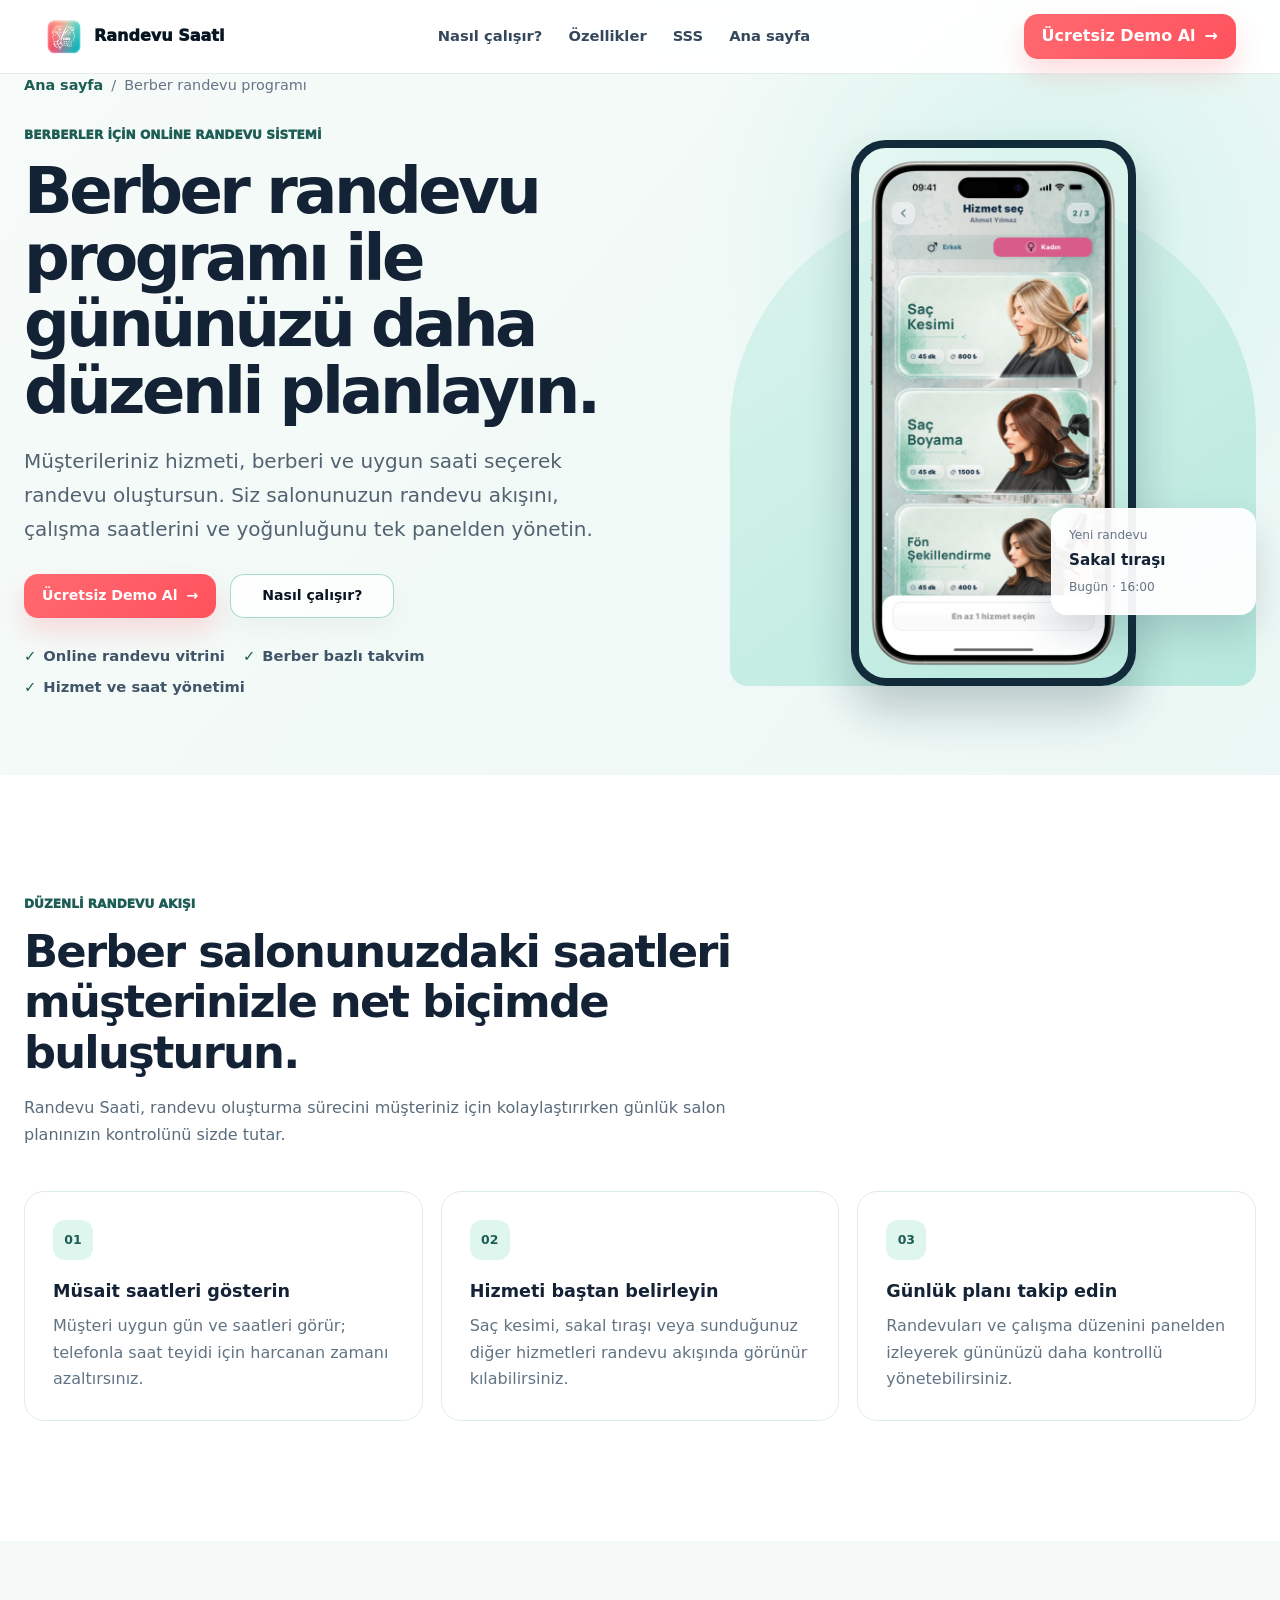
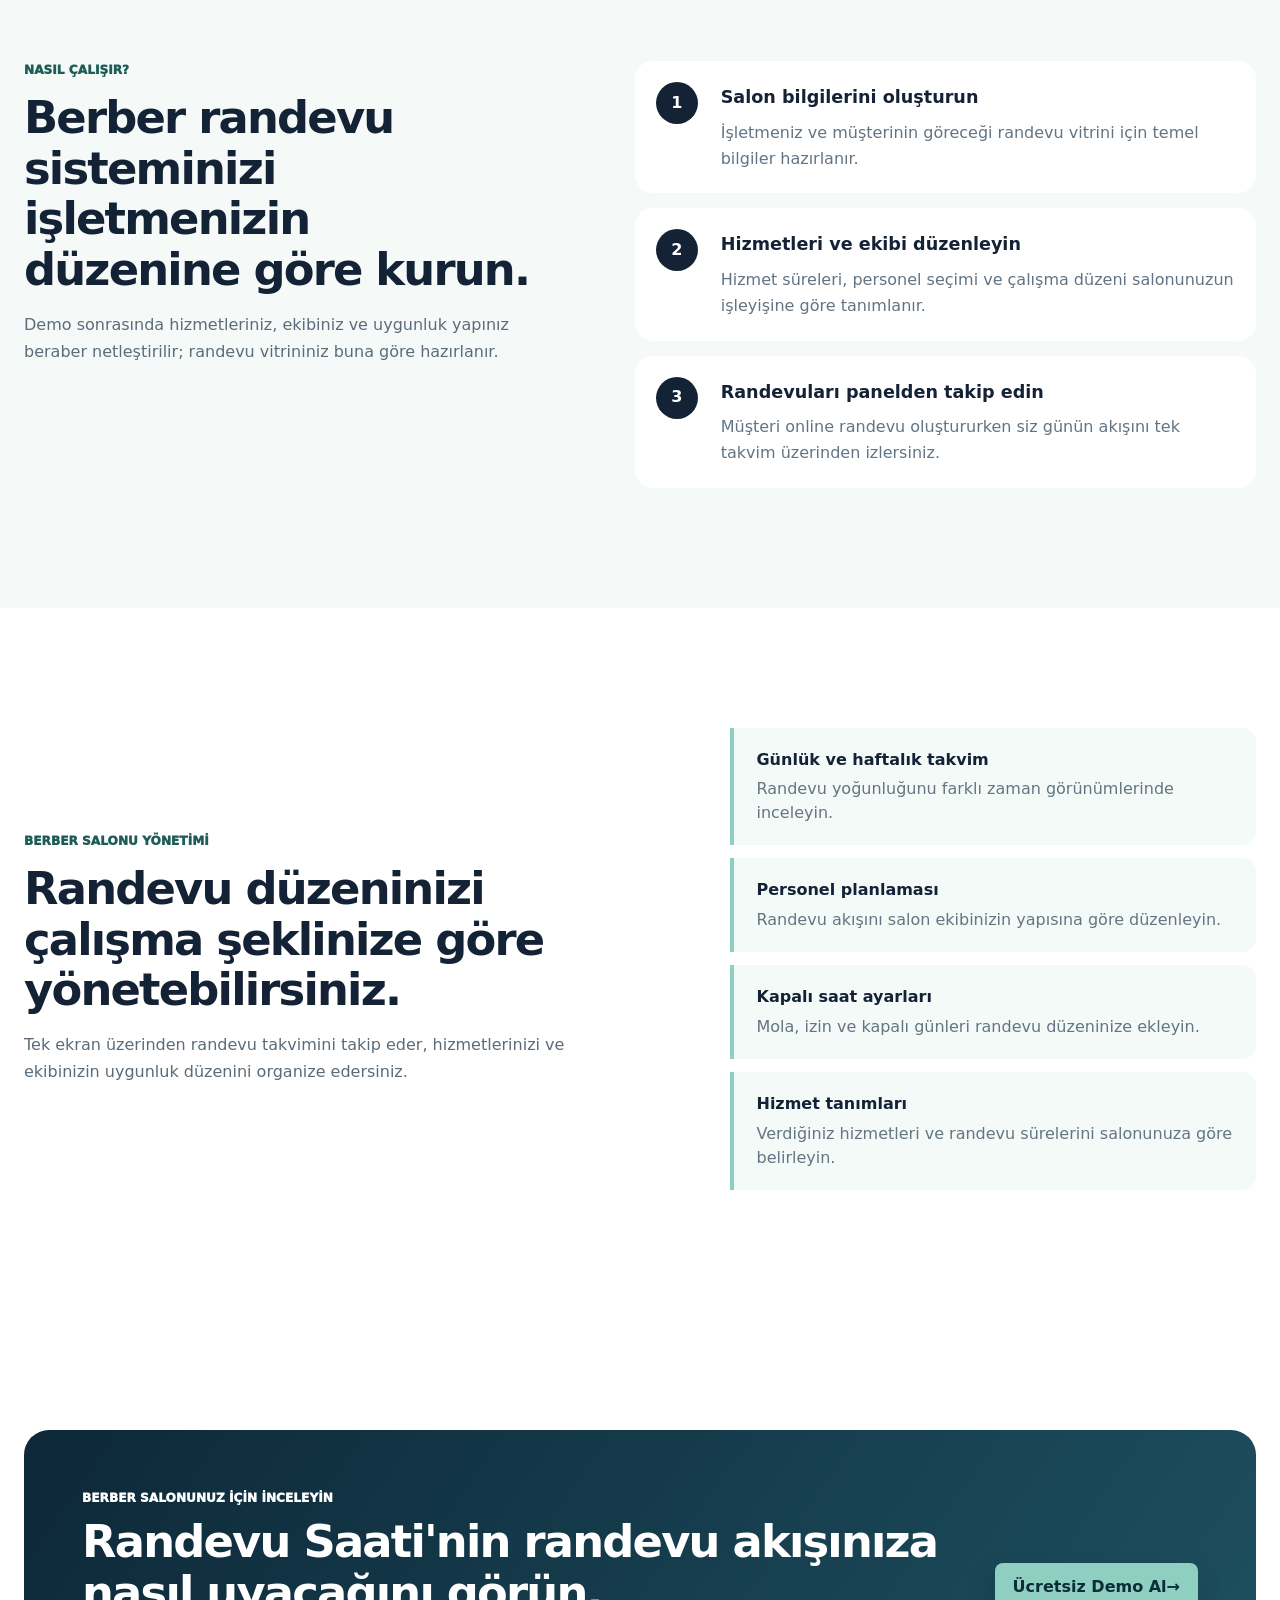
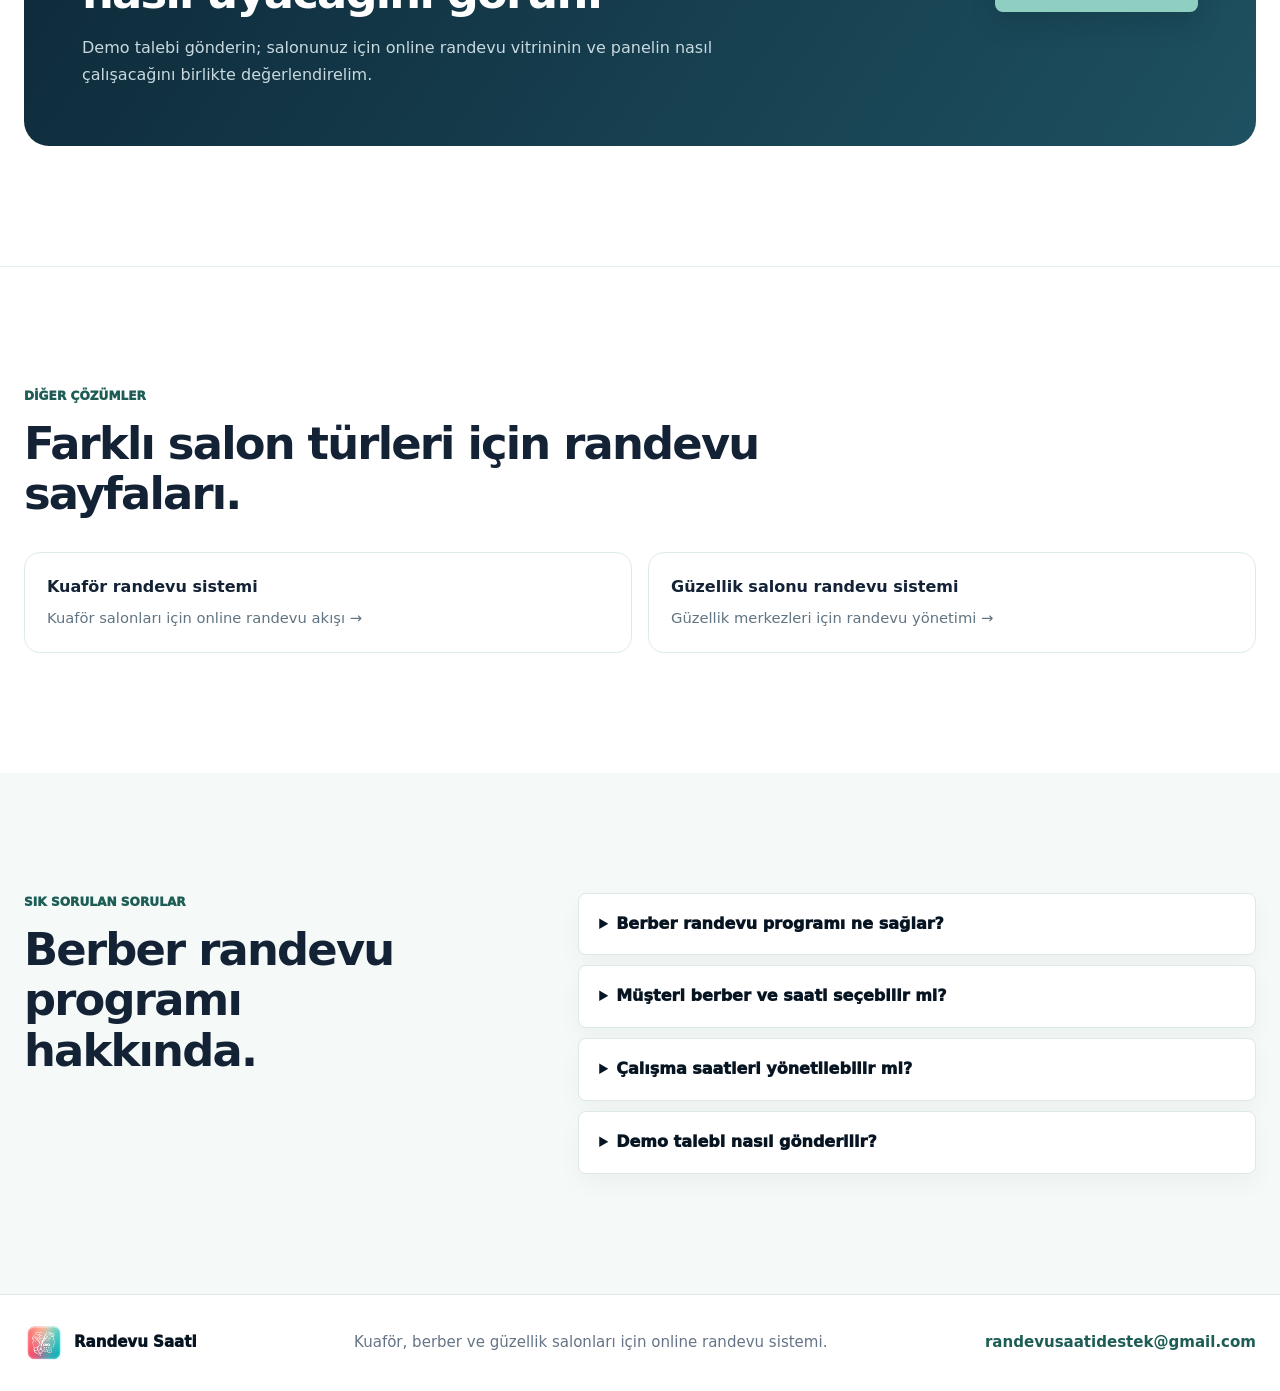
==== commit ed508be9: "Target kuafor randevu sistemi query" ====
--- a/berber-randevu-programi/index.html
+++ b/berber-randevu-programi/index.html
@@ -49,7 +49,7 @@
     <section id="nasil-calisir" class="seo-section seo-section-soft" aria-labelledby="flow-title"><div class="section-inner seo-flow-layout"><div class="seo-section-heading"><p class="eyebrow">Nasıl çalışır?</p><h2 id="flow-title">Berber randevu sisteminizi işletmenizin düzenine göre kurun.</h2><p>Demo sonrasında hizmetleriniz, ekibiniz ve uygunluk yapınız beraber netleştirilir; randevu vitrininiz buna göre hazırlanır.</p></div><ol class="seo-flow-steps"><li><span>1</span><div><h3>Salon bilgilerini oluşturun</h3><p>İşletmeniz ve müşterinin göreceği randevu vitrini için temel bilgiler hazırlanır.</p></div></li><li><span>2</span><div><h3>Hizmetleri ve ekibi düzenleyin</h3><p>Hizmet süreleri, personel seçimi ve çalışma düzeni salonunuzun işleyişine göre tanımlanır.</p></div></li><li><span>3</span><div><h3>Randevuları panelden takip edin</h3><p>Müşteri online randevu oluştururken siz günün akışını tek takvim üzerinden izlersiniz.</p></div></li></ol></div></section>
     <section id="ozellikler" class="seo-section seo-feature-section" aria-labelledby="feature-title"><div class="section-inner seo-feature-layout"><div class="seo-section-heading"><p class="eyebrow">Berber salonu yönetimi</p><h2 id="feature-title">Randevu düzeninizi çalışma şeklinize göre yönetebilirsiniz.</h2><p>Tek ekran üzerinden randevu takvimini takip eder, hizmetlerinizi ve ekibinizin uygunluk düzenini organize edersiniz.</p></div><ul class="seo-feature-list"><li><strong>Günlük ve haftalık takvim</strong><span>Randevu yoğunluğunu farklı zaman görünümlerinde inceleyin.</span></li><li><strong>Personel planlaması</strong><span>Randevu akışını salon ekibinizin yapısına göre düzenleyin.</span></li><li><strong>Kapalı saat ayarları</strong><span>Mola, izin ve kapalı günleri randevu düzeninize ekleyin.</span></li><li><strong>Hizmet tanımları</strong><span>Verdiğiniz hizmetleri ve randevu sürelerini salonunuza göre belirleyin.</span></li></ul></div></section>
     <section class="seo-section" aria-labelledby="demo-title"><div class="section-inner"><div class="seo-cta-card"><div><p class="eyebrow">Berber salonunuz için inceleyin</p><h2 id="demo-title">Randevu Saati'nin randevu akışınıza nasıl uyacağını görün.</h2><p>Demo talebi gönderin; salonunuz için online randevu vitrininin ve panelin nasıl çalışacağını birlikte değerlendirelim.</p></div><a class="primary-action" href="mailto:randevusaatidestek@gmail.com?subject=Berber%20Randevu%20Program%C4%B1%20Demo%20Talebi">Ücretsiz Demo Al <span aria-hidden="true">→</span></a></div></div></section>
-    <section class="seo-section seo-sector-section" aria-labelledby="related-title"><div class="section-inner"><div class="seo-section-heading"><p class="eyebrow">Diğer çözümler</p><h2 id="related-title">Farklı salon türleri için randevu sayfaları.</h2></div><div class="seo-sector-links"><a href="../kuafor-randevu-programi/"><strong>Kuaför randevu programı</strong><span>Kuaför salonları için online randevu akışı →</span></a><a href="../guzellik-salonu-randevu-sistemi/"><strong>Güzellik salonu randevu sistemi</strong><span>Güzellik merkezleri için randevu yönetimi →</span></a></div></div></section>
+    <section class="seo-section seo-sector-section" aria-labelledby="related-title"><div class="section-inner"><div class="seo-section-heading"><p class="eyebrow">Diğer çözümler</p><h2 id="related-title">Farklı salon türleri için randevu sayfaları.</h2></div><div class="seo-sector-links"><a href="../kuafor-randevu-programi/"><strong>Kuaför randevu sistemi</strong><span>Kuaför salonları için online randevu akışı →</span></a><a href="../guzellik-salonu-randevu-sistemi/"><strong>Güzellik salonu randevu sistemi</strong><span>Güzellik merkezleri için randevu yönetimi →</span></a></div></div></section>
     <section id="sss" class="seo-section seo-section-soft" aria-labelledby="faq-title"><div class="section-inner seo-faq-layout"><div class="seo-section-heading"><p class="eyebrow">Sık sorulan sorular</p><h2 id="faq-title">Berber randevu programı hakkında.</h2></div><div class="faq-list"><details><summary>Berber randevu programı ne sağlar?</summary><p>Müşterilerin berber salonundan online randevu oluşturmasını, işletmenin de günlük randevu akışını tek panelden takip etmesini sağlar.</p></details><details><summary>Müşteri berber ve saati seçebilir mi?</summary><p>Randevu vitrini üzerinden hizmet, uygun personel ve müsait saat seçilerek randevu oluşturulabilir.</p></details><details><summary>Çalışma saatleri yönetilebilir mi?</summary><p>Hizmetler, personel ve çalışma düzeni işletmenin ihtiyacına göre yapılandırılabilir; kapalı saatler takvimde yönetilebilir.</p></details><details><summary>Demo talebi nasıl gönderilir?</summary><p>Sayfadaki demo bağlantısı üzerinden Randevu Saati ekibine ulaşarak demo talebi gönderebilirsiniz.</p></details></div></div></section>
   </main>
   <footer class="site-footer"><div class="section-inner footer-inner"><a class="brand-mark" href="../" aria-label="Randevu Saati ana sayfa"><img src="../assets/brand/app-logo.png" alt="" width="34" height="34"><span>Randevu Saati</span></a><p>Kuaför, berber ve güzellik salonları için online randevu sistemi.</p><a href="mailto:randevusaatidestek@gmail.com">randevusaatidestek@gmail.com</a></div></footer>
--- a/styles.css
+++ b/styles.css
@@ -998,6 +998,11 @@
   background: #fff;
 }
 
+.section-solutions {
+  padding: 76px 0;
+  background: #f5faf8;
+}
+
 .section-panel {
   color: #edf8f5;
   background:
@@ -1044,6 +1049,71 @@
 .panel-copy p {
   margin: var(--space-md) 0 0;
   font-size: 1.02rem;
+}
+
+.solutions-heading {
+  max-width: 730px;
+}
+
+.solutions-heading h2 {
+  margin: 10px 0 14px;
+  color: var(--ink-strong);
+  font-size: clamp(2rem, 3.28vw, 3.02rem);
+  line-height: 1.08;
+}
+
+.solutions-heading p:not(.eyebrow) {
+  margin: 0;
+  color: var(--muted);
+  line-height: 1.65;
+}
+
+.solution-links {
+  display: grid;
+  grid-template-columns: repeat(3, minmax(0, 1fr));
+  gap: 16px;
+  margin-top: 32px;
+}
+
+.solution-link {
+  display: grid;
+  align-content: start;
+  gap: 9px;
+  min-height: 190px;
+  padding: 25px;
+  border: 1px solid #dbe9e5;
+  border-radius: 18px;
+  background: #fff;
+  color: var(--ink);
+  text-decoration: none;
+  transition: transform var(--transition-base), border-color var(--transition-base), box-shadow var(--transition-base);
+}
+
+.solution-link:hover {
+  transform: translateY(-3px);
+  border-color: var(--mint);
+  box-shadow: 0 18px 38px rgba(7, 20, 33, 0.09);
+}
+
+.solution-link-kicker {
+  color: var(--mint-dark);
+  font-size: 0.78rem;
+  font-weight: 900;
+  letter-spacing: 0.05em;
+  text-transform: uppercase;
+}
+
+.solution-link strong {
+  color: var(--ink-strong);
+  font-size: 1.16rem;
+  line-height: 1.25;
+}
+
+.solution-link > span:last-child {
+  margin-top: auto;
+  color: #617482;
+  font-size: 0.9rem;
+  line-height: 1.5;
 }
 
 /* ============================================================
@@ -2443,6 +2513,41 @@
    Responsive — 920px
    ============================================================ */
 
+@media (min-width: 921px) and (max-width: 1100px) {
+  .site-header {
+    grid-template-columns: auto auto;
+    padding: 0 24px;
+  }
+
+  .header-actions {
+    justify-self: end;
+  }
+
+  .nav-toggle {
+    display: inline-grid;
+  }
+
+  .nav-links {
+    position: absolute;
+    top: calc(100% + 10px);
+    right: 24px;
+    left: 24px;
+    display: none;
+    grid-template-columns: repeat(3, minmax(0, 1fr));
+    gap: 6px;
+    justify-content: stretch;
+    padding: 10px;
+    border: 1px solid var(--line);
+    border-radius: var(--radius);
+    background: rgba(255, 255, 255, 0.97);
+    box-shadow: var(--shadow);
+  }
+
+  .nav-links.is-open {
+    display: grid;
+  }
+}
+
 @media (max-width: 920px) {
   .site-header {
     grid-template-columns: auto auto;
@@ -2493,6 +2598,10 @@
     grid-template-columns: repeat(3, minmax(0, 1fr));
   }
 
+  .solution-links {
+    grid-template-columns: 1fr;
+  }
+
   .pricing-head,
   .footer-inner {
     flex-direction: column;
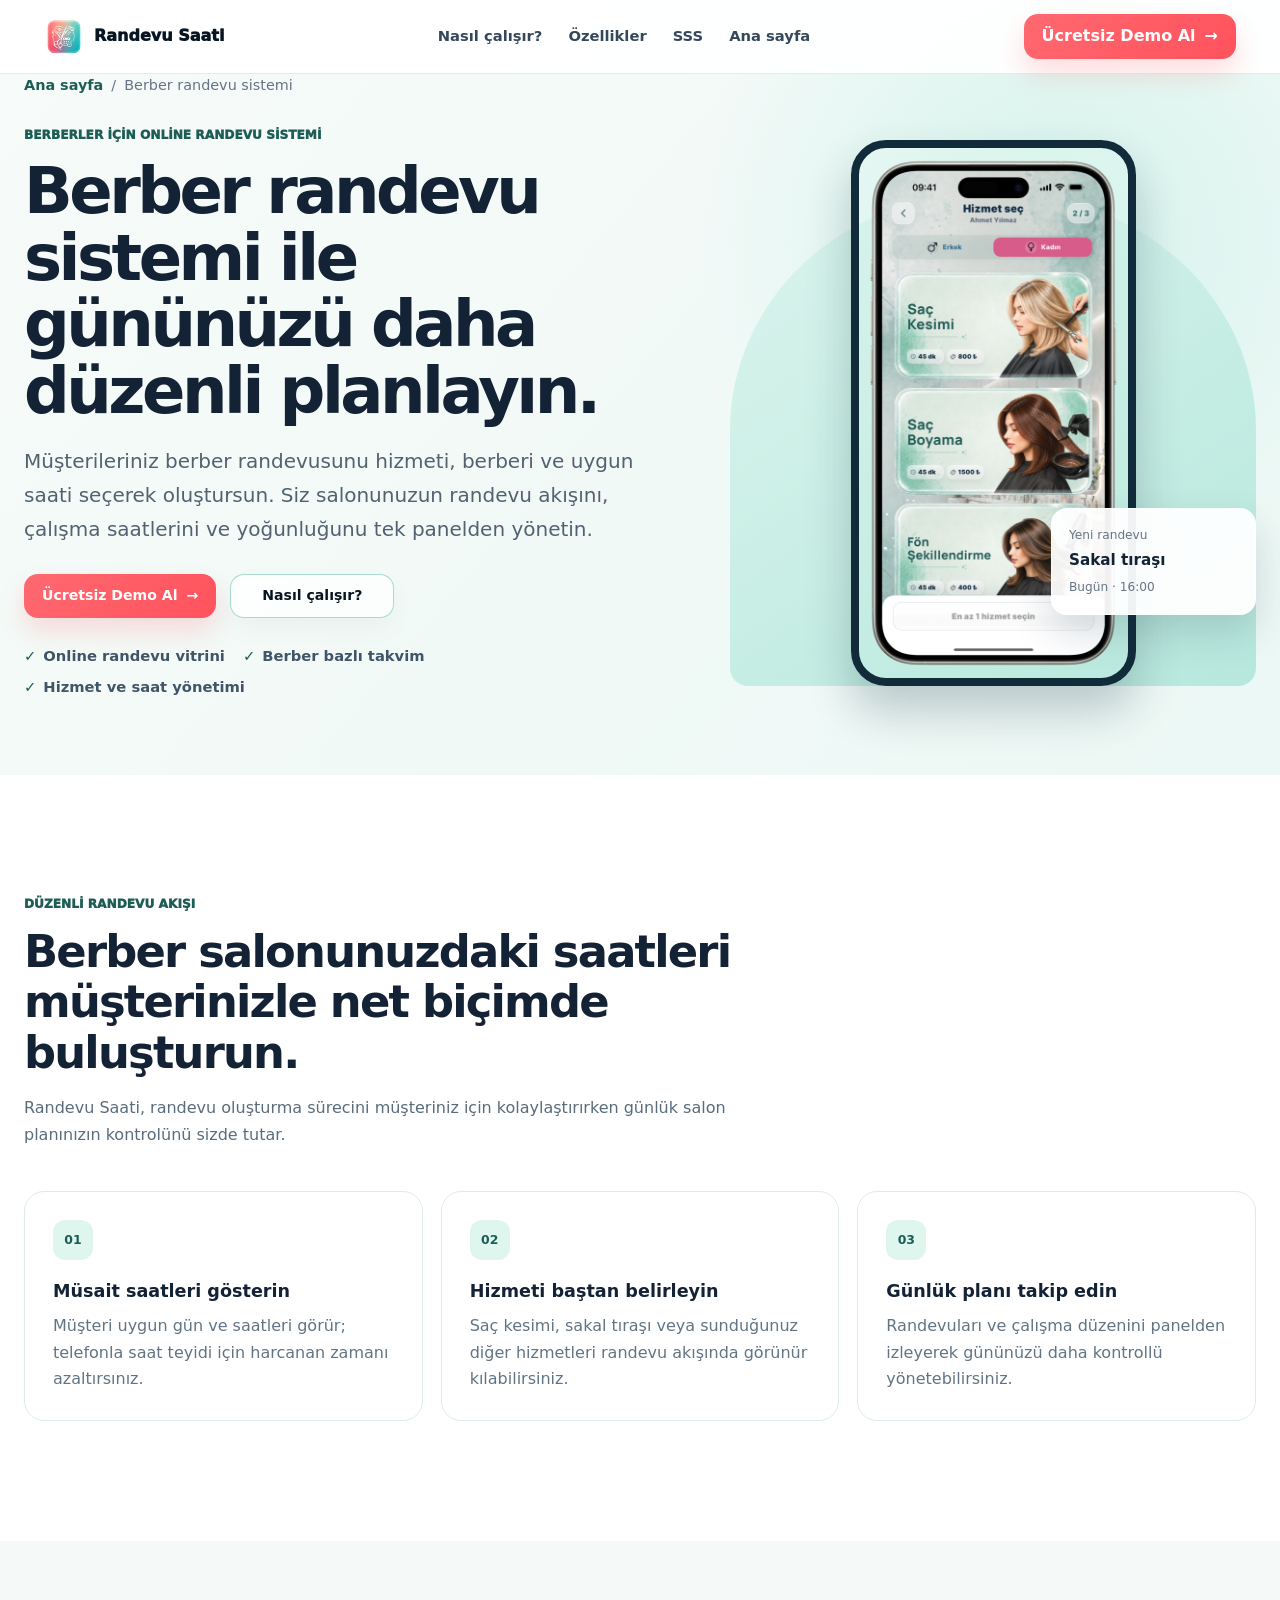
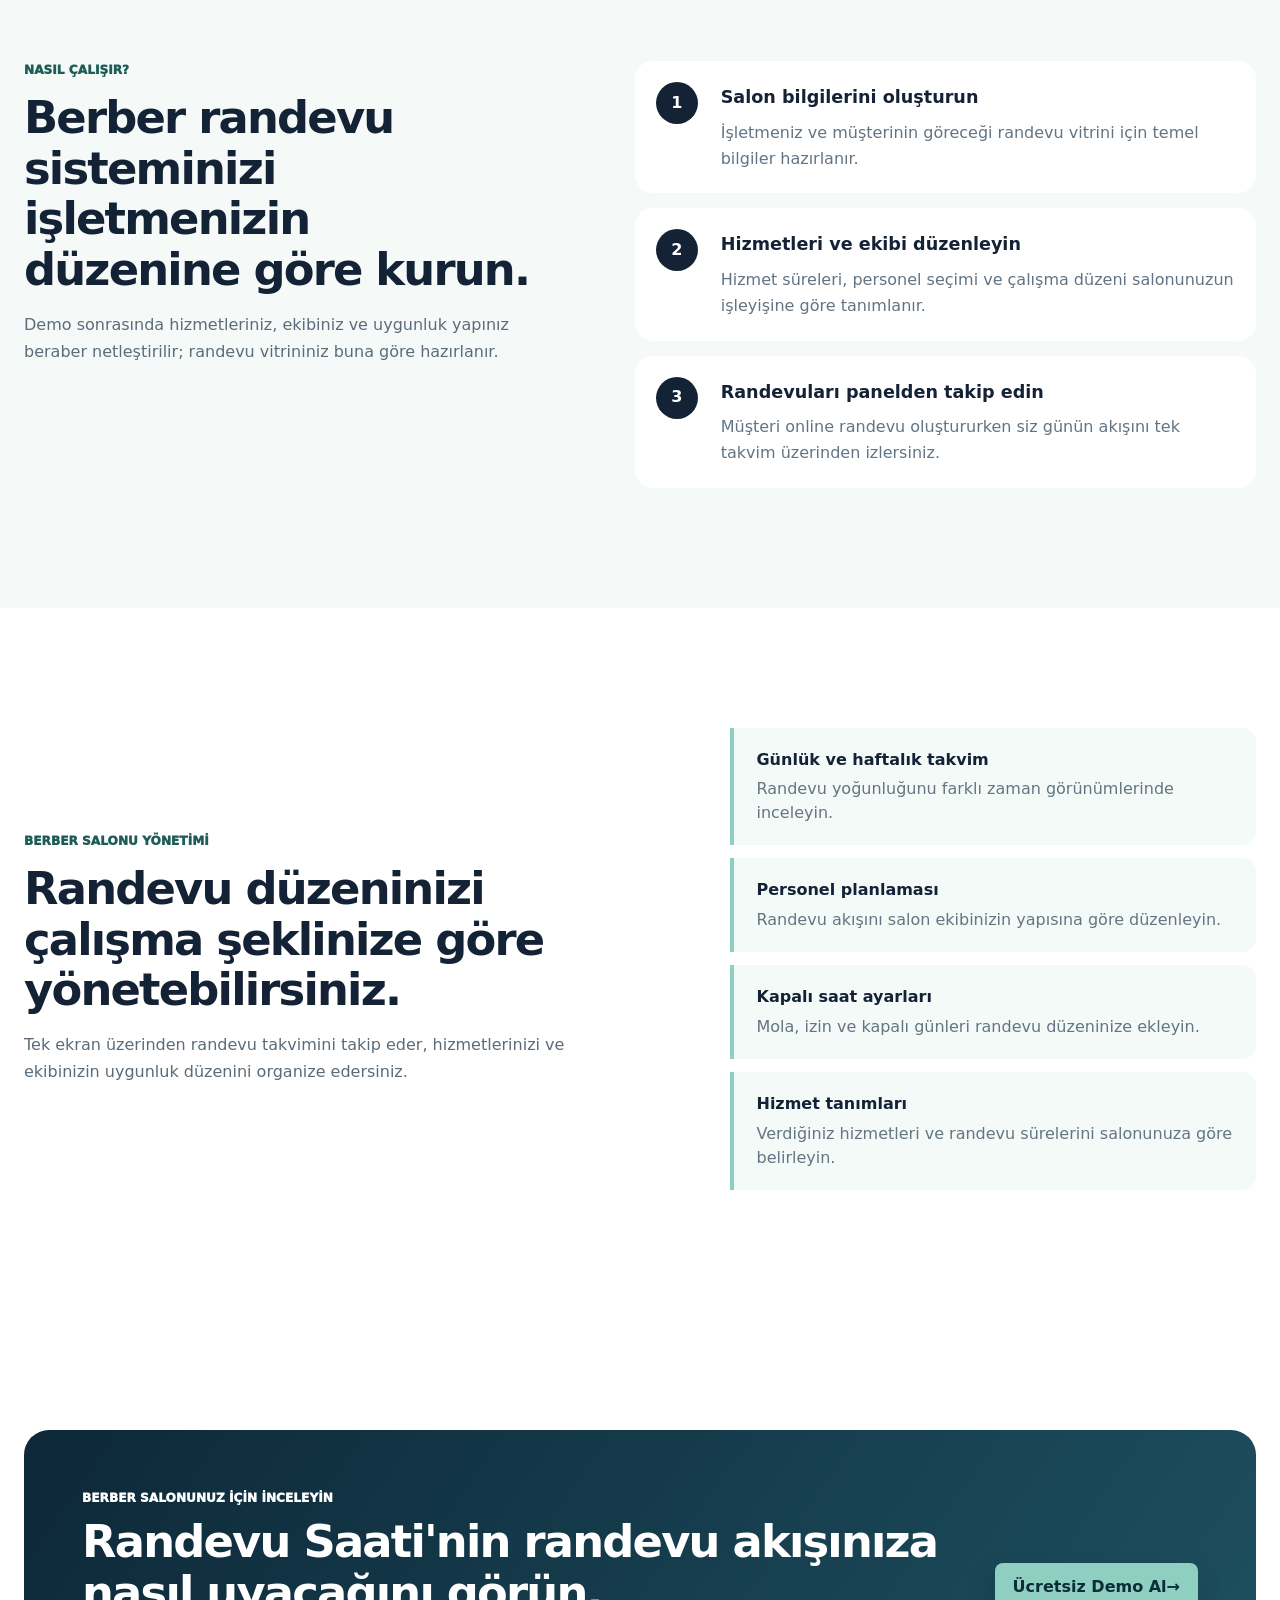
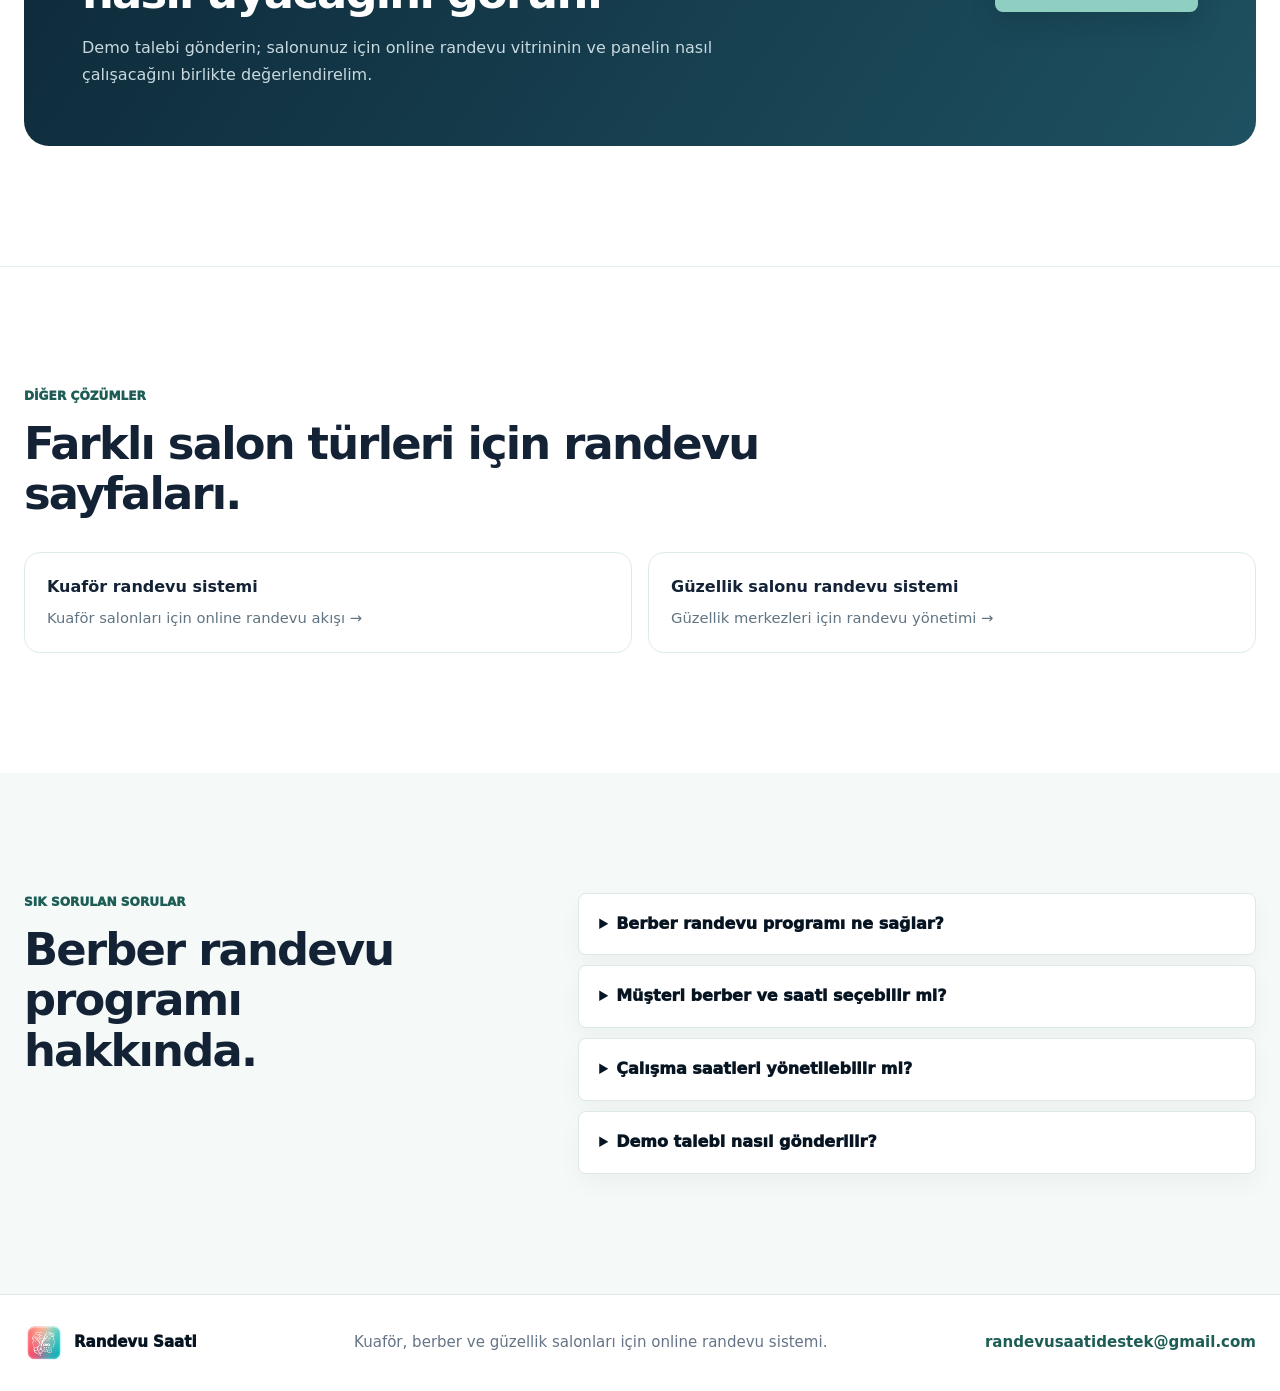
==== commit c3b93031: "Expand salon appointment keyword coverage" ====
--- a/berber-randevu-programi/index.html
+++ b/berber-randevu-programi/index.html
@@ -3,20 +3,20 @@
 <head>
   <meta charset="utf-8">
   <meta name="viewport" content="width=device-width, initial-scale=1">
-  <title>Berber Randevu Programı | Online Randevu Sistemi | Randevu Saati</title>
-  <meta name="description" content="Berber salonunuz için online randevu programı: müşteriler hizmeti, berberi ve uygun saati seçsin; siz randevuları ve çalışma düzenini tek panelden yönetin.">
+  <title>Berber Randevu Sistemi | Berber Randevu Programı | Randevu Saati</title>
+  <meta name="description" content="Berber randevu sistemi ile müşterileriniz online randevu alsın; siz hizmetleri, berberleri ve çalışma düzenini tek panelden yönetin.">
   <meta name="robots" content="index, follow">
   <link rel="canonical" href="https://randevusaati.tr/berber-randevu-programi/">
   <meta property="og:type" content="website">
   <meta property="og:url" content="https://randevusaati.tr/berber-randevu-programi/">
   <meta property="og:site_name" content="Randevu Saati">
   <meta property="og:locale" content="tr_TR">
-  <meta property="og:title" content="Berber Randevu Programı | Randevu Saati">
-  <meta property="og:description" content="Berber salonunuz için online randevu, personel ve takvim yönetimi.">
+  <meta property="og:title" content="Berber Randevu Sistemi | Randevu Saati">
+  <meta property="og:description" content="Berber randevularını, personeli ve takvimi tek panelden yönetin.">
   <meta property="og:image" content="https://randevusaati.tr/assets/brand/feature-graphic.jpg">
   <meta name="twitter:card" content="summary_large_image">
-  <meta name="twitter:title" content="Berber Randevu Programı | Randevu Saati">
-  <meta name="twitter:description" content="Berber salonunuz için online randevu, personel ve takvim yönetimi.">
+  <meta name="twitter:title" content="Berber Randevu Sistemi | Randevu Saati">
+  <meta name="twitter:description" content="Berber randevularını, personeli ve takvimi tek panelden yönetin.">
   <meta name="theme-color" content="#f7fbf9">
   <link rel="icon" href="../assets/brand/app-logo.png">
   <link rel="stylesheet" href="../styles.css?v=20260728-2">
@@ -44,7 +44,7 @@
     <div class="header-actions"><button class="nav-toggle" type="button" aria-label="Menüyü aç" aria-controls="site-nav" aria-expanded="false"><span></span><span></span><span></span></button><a class="header-action" href="mailto:randevusaatidestek@gmail.com?subject=Berber%20Randevu%20Program%C4%B1%20Demo%20Talebi">Ücretsiz Demo Al <span aria-hidden="true">→</span></a></div>
   </header>
   <main id="icerik">
-    <section class="seo-hero" aria-labelledby="page-title"><div class="section-inner"><nav class="breadcrumb" aria-label="İçerik yolu"><a href="../">Ana sayfa</a><span aria-hidden="true">/</span><span>Berber randevu programı</span></nav><div class="seo-hero-grid"><div class="seo-hero-copy"><p class="eyebrow">Berberler için online randevu sistemi</p><h1 id="page-title">Berber randevu programı ile gününüzü daha düzenli planlayın.</h1><p class="seo-lead">Müşterileriniz hizmeti, berberi ve uygun saati seçerek randevu oluştursun. Siz salonunuzun randevu akışını, çalışma saatlerini ve yoğunluğunu tek panelden yönetin.</p><div class="hero-actions"><a class="primary-action" href="mailto:randevusaatidestek@gmail.com?subject=Berber%20Randevu%20Program%C4%B1%20Demo%20Talebi">Ücretsiz Demo Al <span aria-hidden="true">→</span></a><a class="secondary-action" href="#nasil-calisir">Nasıl çalışır?</a></div><ul class="seo-assurance"><li>Online randevu vitrini</li><li>Berber bazlı takvim</li><li>Hizmet ve saat yönetimi</li></ul></div><div class="seo-product-stage" aria-label="Online berber randevusu ekranı örneği"><div class="seo-phone-frame"><img src="../assets/marketing/services-poster.png" alt="Randevu Saati uygulamasında hizmet seçimi ekranı" width="560" height="990" fetchpriority="high"></div><div class="seo-booking-card" aria-hidden="true"><span>Yeni randevu</span><strong>Sakal tıraşı</strong><p>Bugün · 16:00</p></div></div></div></div></section>
+    <section class="seo-hero" aria-labelledby="page-title"><div class="section-inner"><nav class="breadcrumb" aria-label="İçerik yolu"><a href="../">Ana sayfa</a><span aria-hidden="true">/</span><span>Berber randevu sistemi</span></nav><div class="seo-hero-grid"><div class="seo-hero-copy"><p class="eyebrow">Berberler için online randevu sistemi</p><h1 id="page-title">Berber randevu sistemi ile gününüzü daha düzenli planlayın.</h1><p class="seo-lead">Müşterileriniz berber randevusunu hizmeti, berberi ve uygun saati seçerek oluştursun. Siz salonunuzun randevu akışını, çalışma saatlerini ve yoğunluğunu tek panelden yönetin.</p><div class="hero-actions"><a class="primary-action" href="mailto:randevusaatidestek@gmail.com?subject=Berber%20Randevu%20Program%C4%B1%20Demo%20Talebi">Ücretsiz Demo Al <span aria-hidden="true">→</span></a><a class="secondary-action" href="#nasil-calisir">Nasıl çalışır?</a></div><ul class="seo-assurance"><li>Online randevu vitrini</li><li>Berber bazlı takvim</li><li>Hizmet ve saat yönetimi</li></ul></div><div class="seo-product-stage" aria-label="Online berber randevusu ekranı örneği"><div class="seo-phone-frame"><img src="../assets/marketing/services-poster.png" alt="Randevu Saati uygulamasında hizmet seçimi ekranı" width="560" height="990" fetchpriority="high"></div><div class="seo-booking-card" aria-hidden="true"><span>Yeni randevu</span><strong>Sakal tıraşı</strong><p>Bugün · 16:00</p></div></div></div></div></section>
     <section class="seo-section" aria-labelledby="value-title"><div class="section-inner"><div class="seo-section-heading"><p class="eyebrow">Düzenli randevu akışı</p><h2 id="value-title">Berber salonunuzdaki saatleri müşterinizle net biçimde buluşturun.</h2><p>Randevu Saati, randevu oluşturma sürecini müşteriniz için kolaylaştırırken günlük salon planınızın kontrolünü sizde tutar.</p></div><div class="seo-value-grid"><article><span class="seo-icon" aria-hidden="true">01</span><h3>Müsait saatleri gösterin</h3><p>Müşteri uygun gün ve saatleri görür; telefonla saat teyidi için harcanan zamanı azaltırsınız.</p></article><article><span class="seo-icon" aria-hidden="true">02</span><h3>Hizmeti baştan belirleyin</h3><p>Saç kesimi, sakal tıraşı veya sunduğunuz diğer hizmetleri randevu akışında görünür kılabilirsiniz.</p></article><article><span class="seo-icon" aria-hidden="true">03</span><h3>Günlük planı takip edin</h3><p>Randevuları ve çalışma düzenini panelden izleyerek gününüzü daha kontrollü yönetebilirsiniz.</p></article></div></div></section>
     <section id="nasil-calisir" class="seo-section seo-section-soft" aria-labelledby="flow-title"><div class="section-inner seo-flow-layout"><div class="seo-section-heading"><p class="eyebrow">Nasıl çalışır?</p><h2 id="flow-title">Berber randevu sisteminizi işletmenizin düzenine göre kurun.</h2><p>Demo sonrasında hizmetleriniz, ekibiniz ve uygunluk yapınız beraber netleştirilir; randevu vitrininiz buna göre hazırlanır.</p></div><ol class="seo-flow-steps"><li><span>1</span><div><h3>Salon bilgilerini oluşturun</h3><p>İşletmeniz ve müşterinin göreceği randevu vitrini için temel bilgiler hazırlanır.</p></div></li><li><span>2</span><div><h3>Hizmetleri ve ekibi düzenleyin</h3><p>Hizmet süreleri, personel seçimi ve çalışma düzeni salonunuzun işleyişine göre tanımlanır.</p></div></li><li><span>3</span><div><h3>Randevuları panelden takip edin</h3><p>Müşteri online randevu oluştururken siz günün akışını tek takvim üzerinden izlersiniz.</p></div></li></ol></div></section>
     <section id="ozellikler" class="seo-section seo-feature-section" aria-labelledby="feature-title"><div class="section-inner seo-feature-layout"><div class="seo-section-heading"><p class="eyebrow">Berber salonu yönetimi</p><h2 id="feature-title">Randevu düzeninizi çalışma şeklinize göre yönetebilirsiniz.</h2><p>Tek ekran üzerinden randevu takvimini takip eder, hizmetlerinizi ve ekibinizin uygunluk düzenini organize edersiniz.</p></div><ul class="seo-feature-list"><li><strong>Günlük ve haftalık takvim</strong><span>Randevu yoğunluğunu farklı zaman görünümlerinde inceleyin.</span></li><li><strong>Personel planlaması</strong><span>Randevu akışını salon ekibinizin yapısına göre düzenleyin.</span></li><li><strong>Kapalı saat ayarları</strong><span>Mola, izin ve kapalı günleri randevu düzeninize ekleyin.</span></li><li><strong>Hizmet tanımları</strong><span>Verdiğiniz hizmetleri ve randevu sürelerini salonunuza göre belirleyin.</span></li></ul></div></section>
